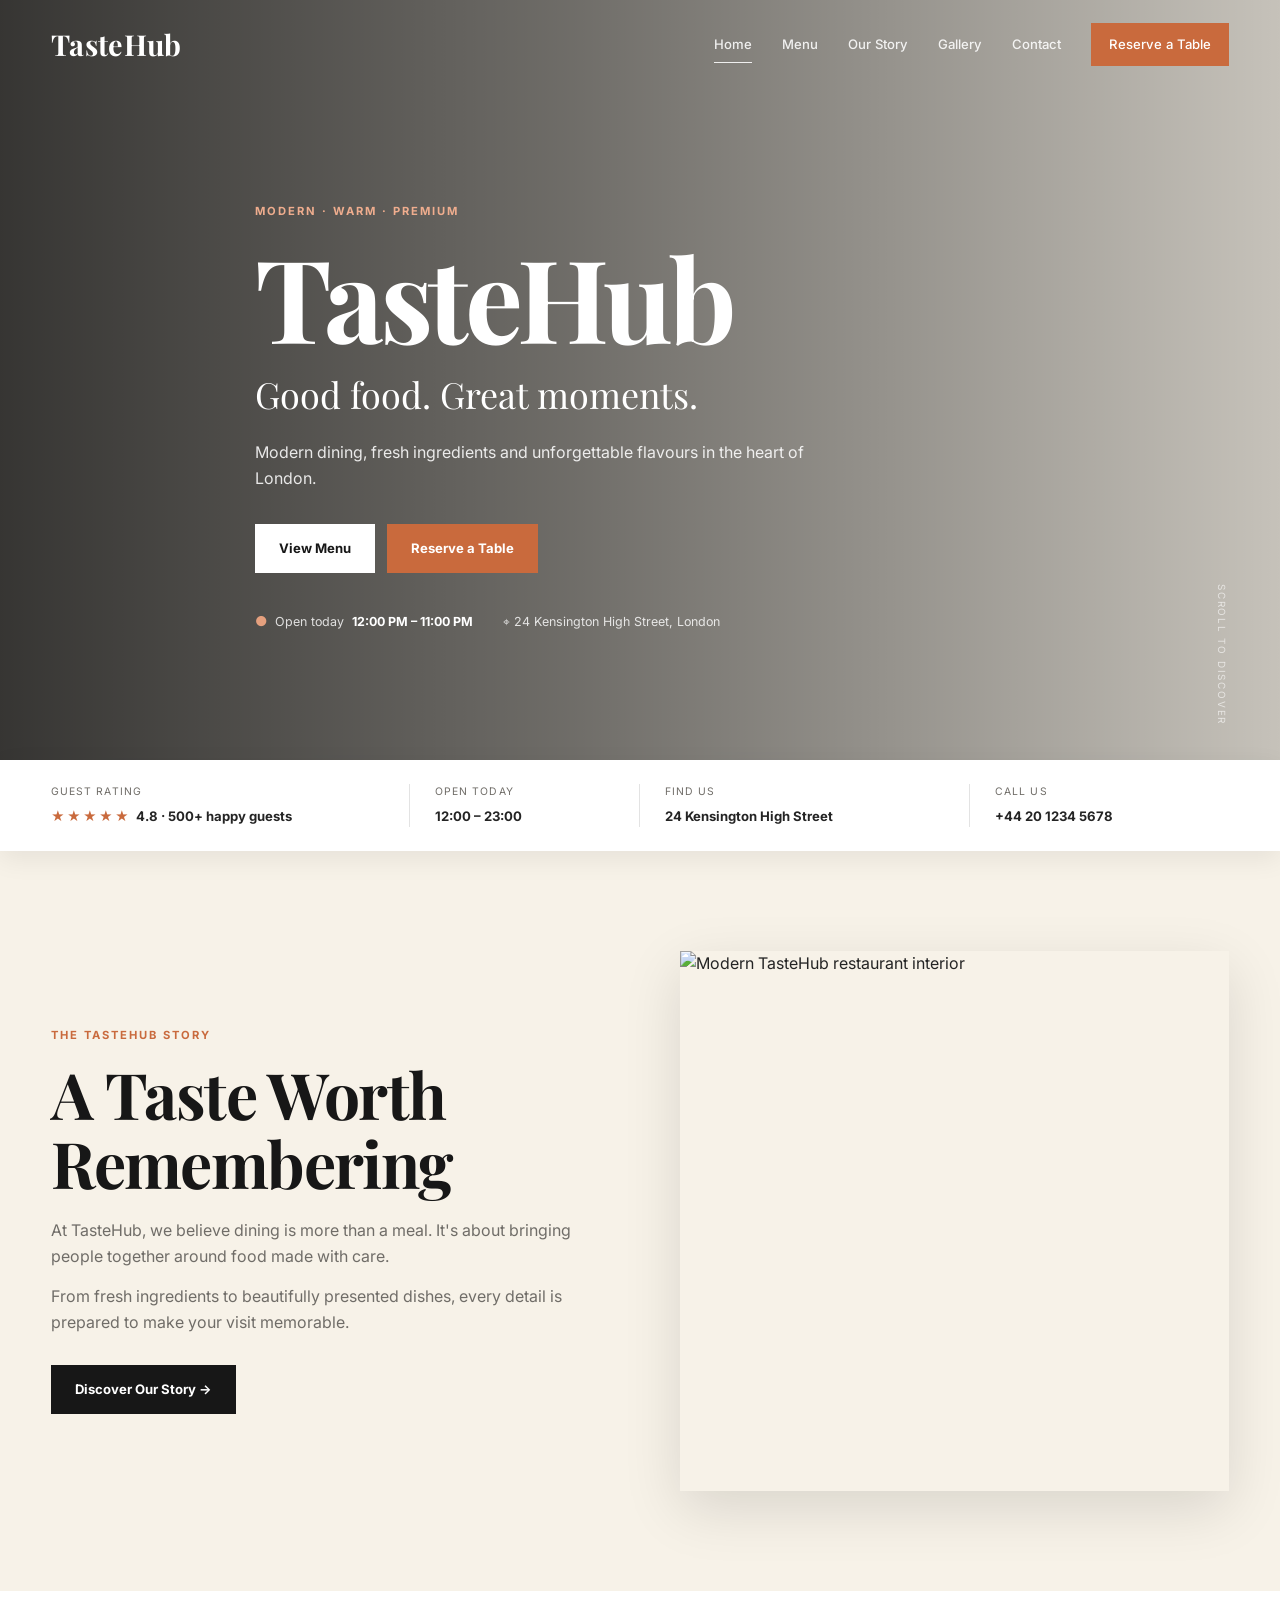
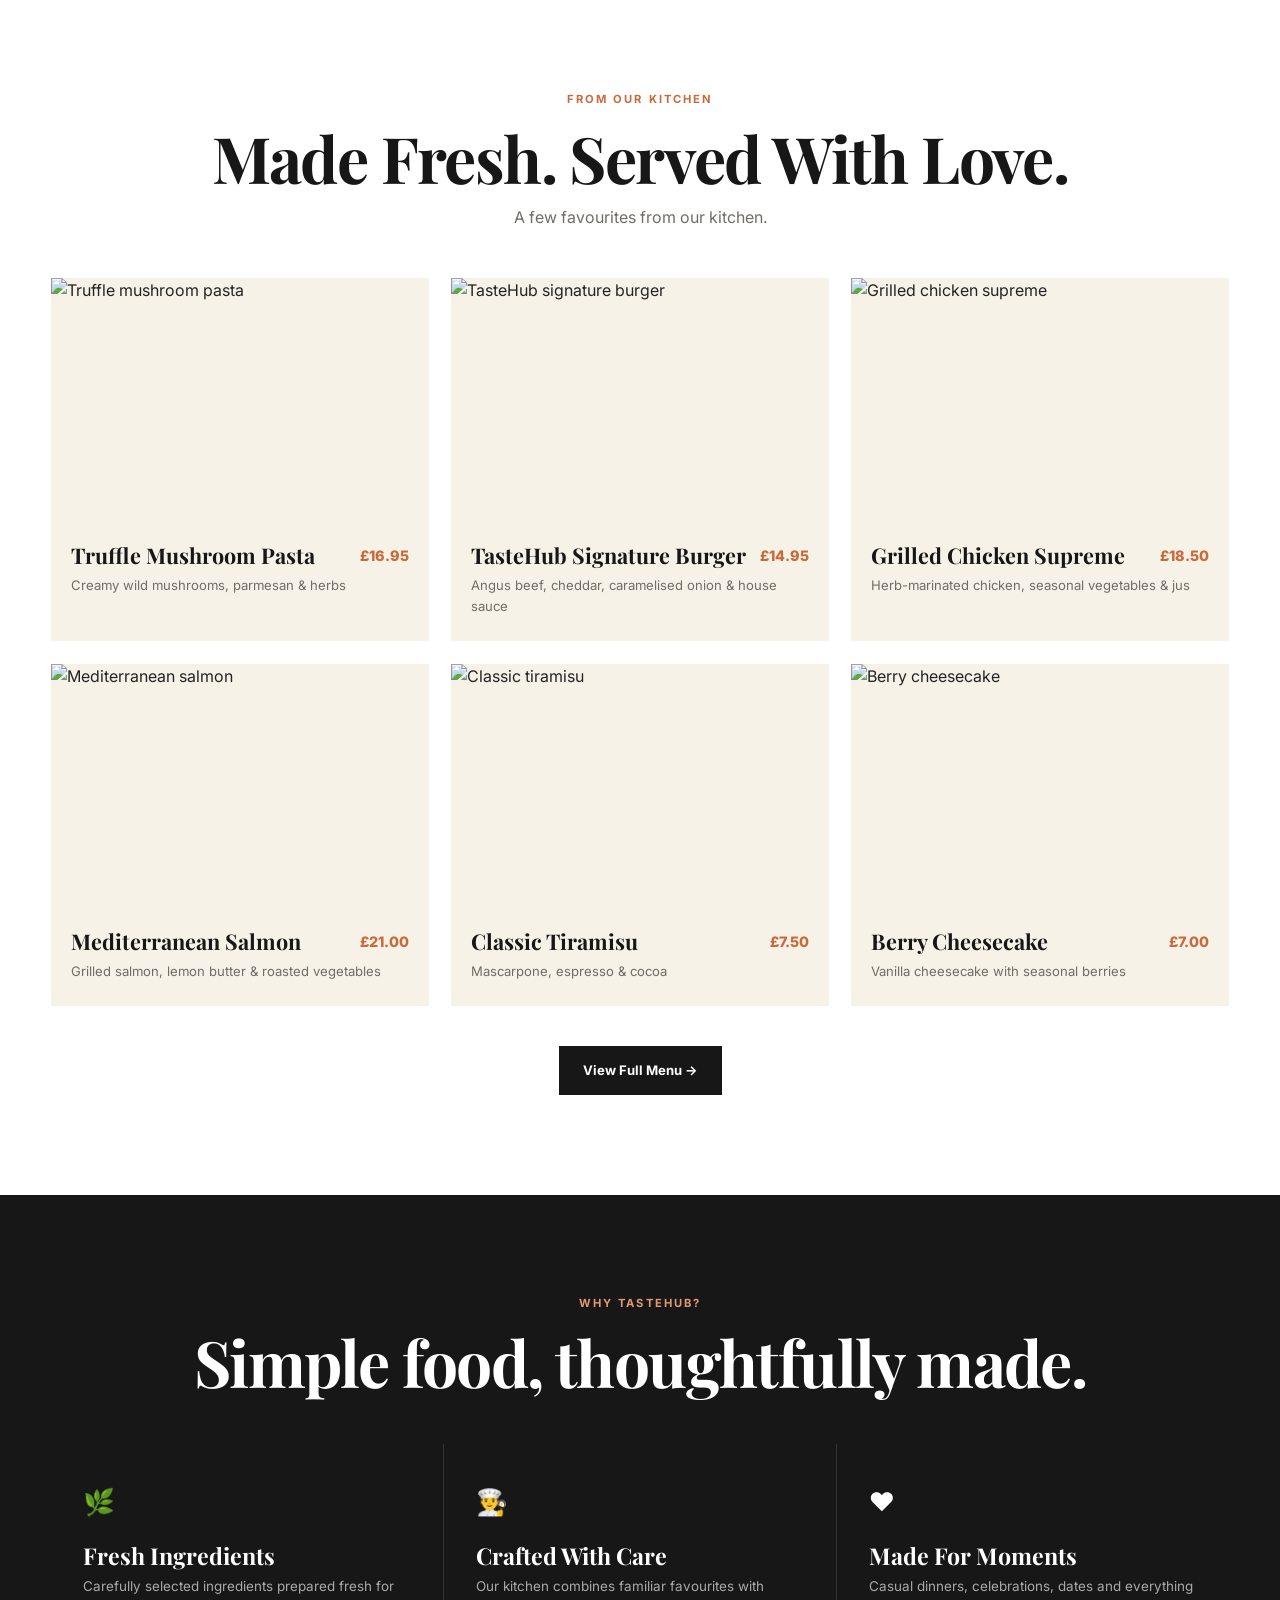
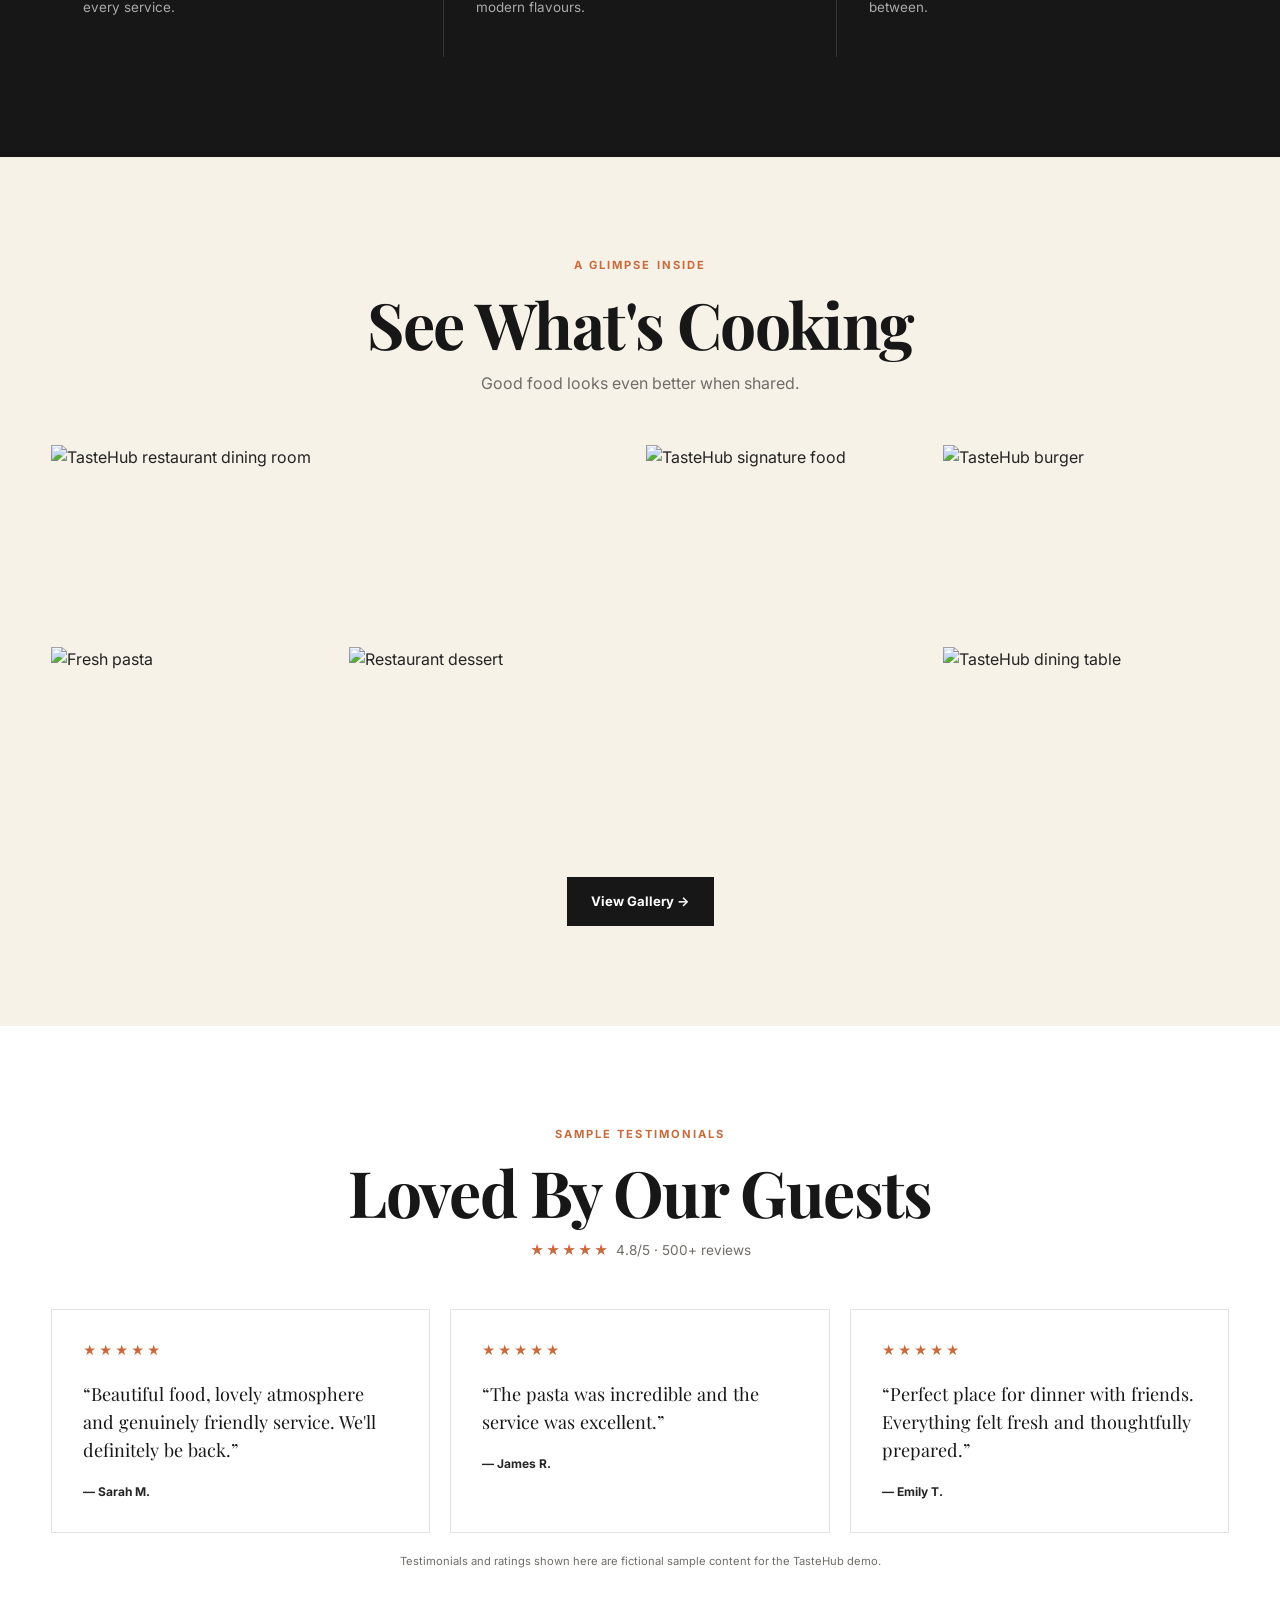
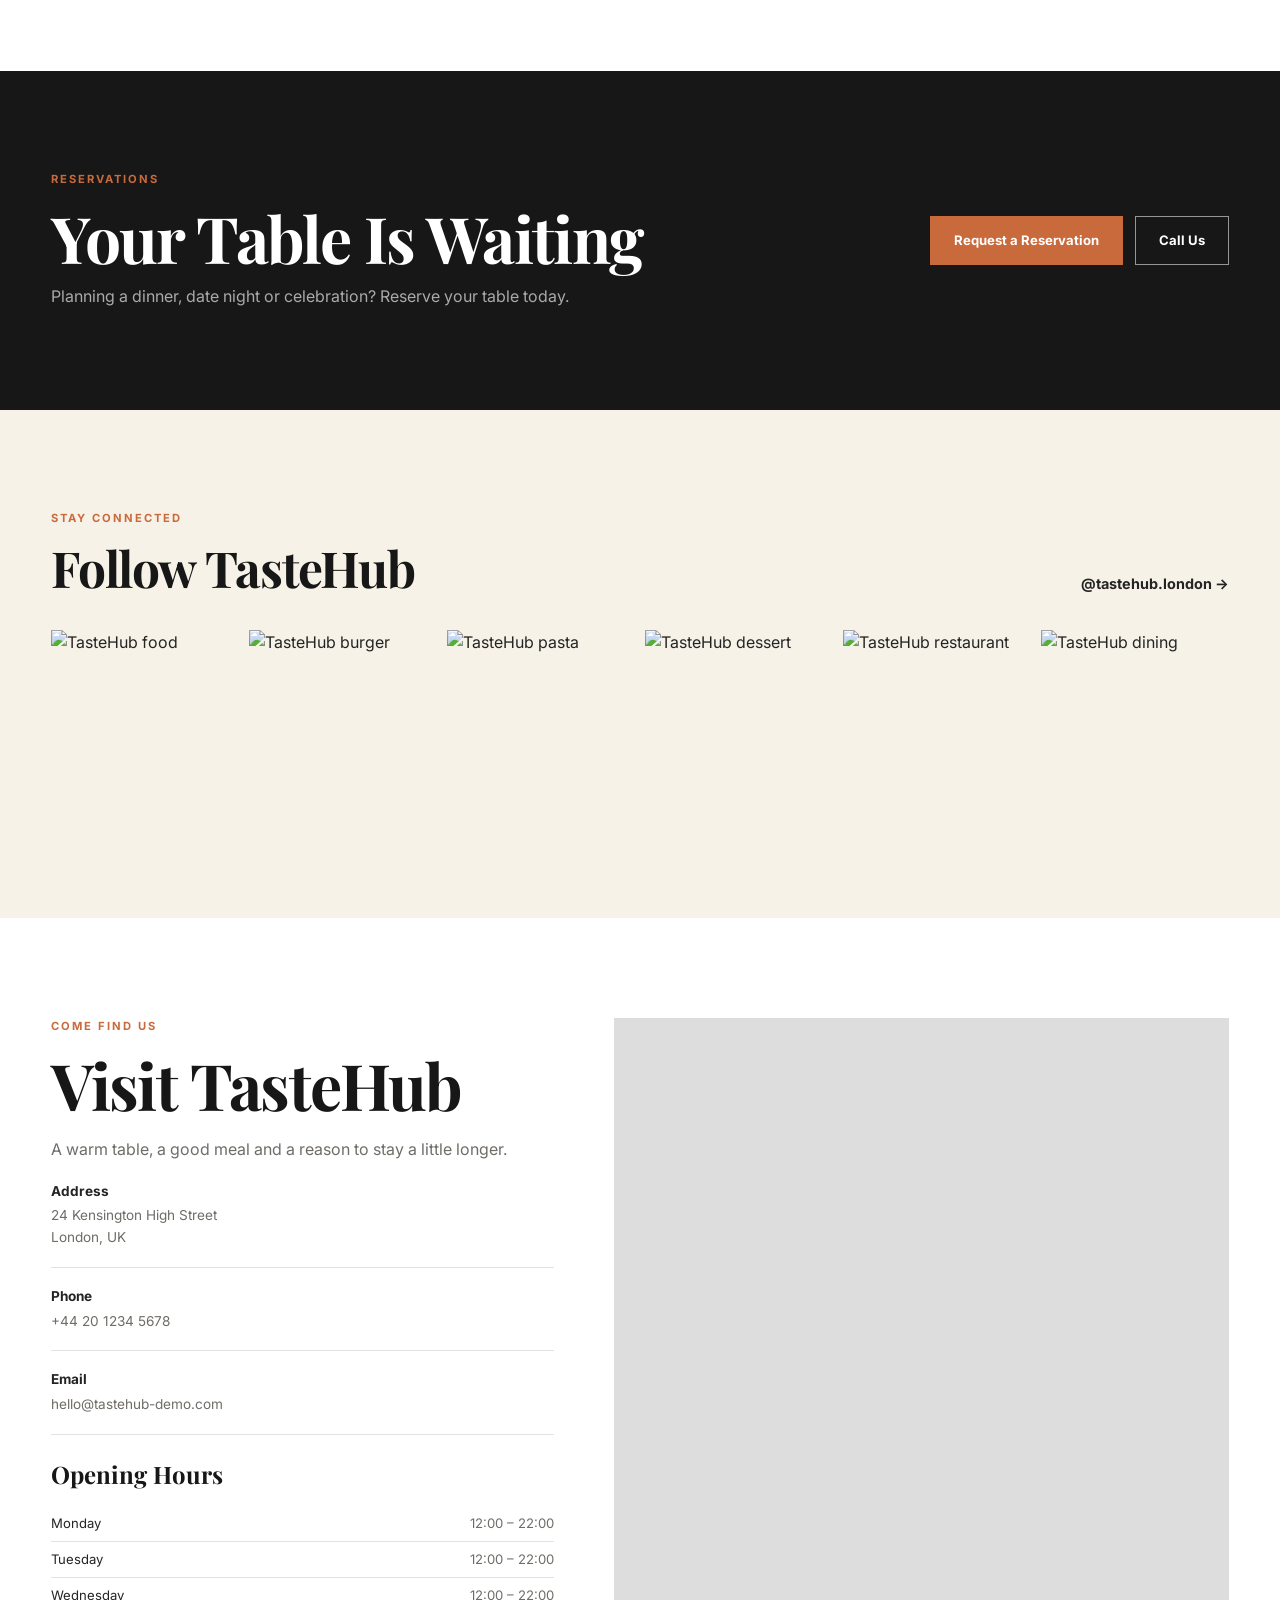
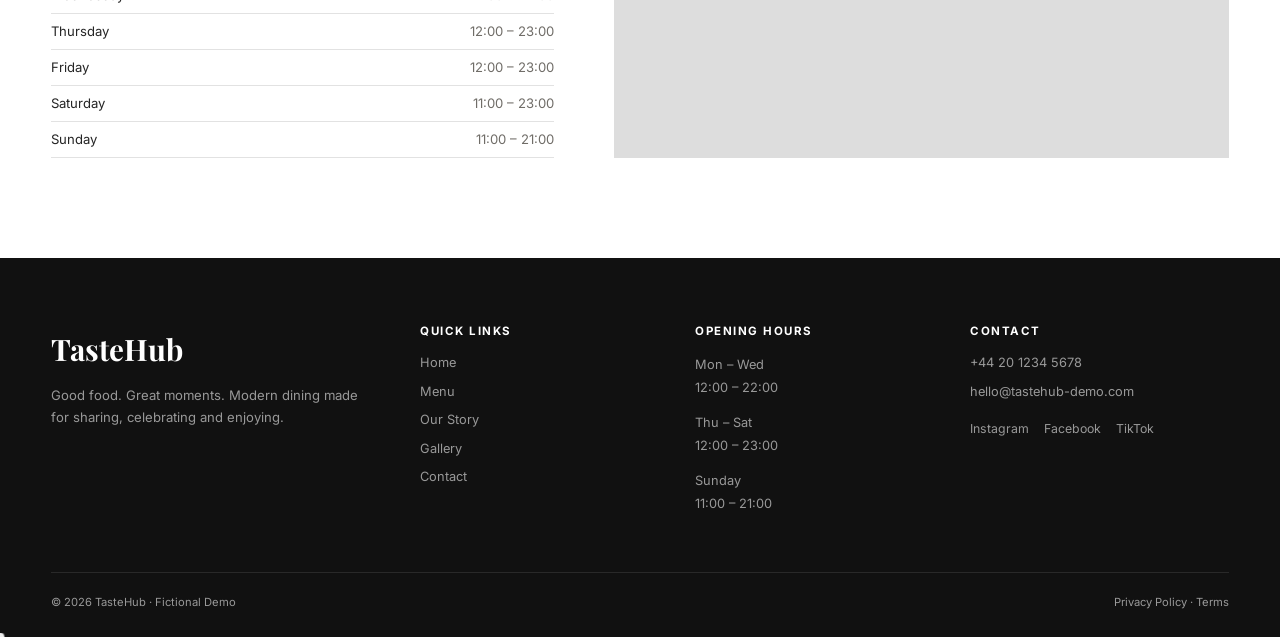
==== index.html @ d6dcc54b "restuarnt website" ====
<!DOCTYPE html>
<html lang="en">
<head>
    <meta charset="UTF-8">
    <meta name="viewport" content="width=device-width, initial-scale=1.0">

    <meta name="description"
          content="TasteHub - Modern dining, fresh ingredients and unforgettable flavours in the heart of London.">

    <title>TasteHub | Good Food. Great Moments.</title>

    <!-- Google Fonts -->
    <link rel="preconnect" href="https://fonts.googleapis.com">
    <link rel="preconnect" href="https://fonts.gstatic.com" crossorigin>

    <link href="https://fonts.googleapis.com/css2?family=Inter:wght@400;500;600;700&family=Playfair+Display:wght@500;600;700&display=swap"
          rel="stylesheet">

    <!-- CSS -->
    <link rel="stylesheet" href="css/style.css">
</head>

<body>

<!-- =====================================================
     NAVBAR
===================================================== -->

<header class="site-header">

    <div class="container navbar">

        <!-- Logo -->
        <a href="index.html" class="logo">
            TasteHub
        </a>

        <!-- Navigation -->
        <nav class="nav-menu">

            <a href="index.html" class="active">
                Home
            </a>

            <a href="menu.html">
                Menu
            </a>

            <a href="our-story.html">
                Our Story
            </a>

            <a href="gallery.html">
                Gallery
            </a>

            <a href="contact.html">
                Contact
            </a>

            <a href="contact.html#reserve" class="nav-reserve">
                Reserve a Table
            </a>

        </nav>

        <!-- Mobile Menu Button -->
        <button class="menu-toggle"
                aria-label="Open navigation menu"
                aria-expanded="false">

            ☰

        </button>

    </div>

</header>


<!-- =====================================================
     MAIN CONTENT
===================================================== -->

<main>


<!-- =====================================================
     HERO SECTION
===================================================== -->

<section class="hero" id="home">

    <div class="hero-overlay"></div>

    <div class="container hero-content">

        <p class="eyebrow">
            Modern · Warm · Premium
        </p>

        <h1>
            TasteHub
        </h1>

        <p class="hero-tagline">
            Good food. Great moments.
        </p>

        <p class="hero-description">
            Modern dining, fresh ingredients and unforgettable
            flavours in the heart of London.
        </p>


        <!-- Hero Buttons -->

        <div class="hero-buttons">

            <a href="menu.html" class="btn btn-light">
                View Menu
            </a>

            <a href="contact.html#reserve" class="btn btn-primary">
                Reserve a Table
            </a>

        </div>


        <!-- Restaurant Meta -->

        <div class="hero-meta">

            <span>
                <strong>●</strong>
                Open today
                <b>12:00 PM – 11:00 PM</b>
            </span>

            <span>
                ⌖ 24 Kensington High Street, London
            </span>

        </div>

    </div>


    <!-- Scroll Indicator -->

    <div class="scroll-indicator">
        Scroll to discover
    </div>

</section>



<!-- =====================================================
     QUICK INFORMATION BAR
===================================================== -->

<section class="restaurant-info">

    <div class="container info-grid">


        <!-- Rating -->

        <div class="info-item">

            <p class="info-label">
                Guest Rating
            </p>

            <p class="info-value">

                <span class="rating">
                    ★★★★★
                </span>

                4.8 · 500+ happy guests

            </p>

        </div>


        <!-- Opening -->

        <div class="info-item">

            <p class="info-label">
                Open Today
            </p>

            <p class="info-value">
                12:00 – 23:00
            </p>

        </div>


        <!-- Location -->

        <div class="info-item">

            <p class="info-label">
                Find Us
            </p>

            <p class="info-value">
                24 Kensington High Street
            </p>

        </div>


        <!-- Phone -->

        <div class="info-item">

            <p class="info-label">
                Call Us
            </p>

            <p class="info-value">

                <a href="tel:+442012345678">
                    +44 20 1234 5678
                </a>

            </p>

        </div>

    </div>

</section>



<!-- =====================================================
     OUR STORY INTRO
===================================================== -->

<section class="section story-section">

    <div class="container story-grid">


        <!-- Text -->

        <div class="story-content">

            <p class="eyebrow">
                The TasteHub Story
            </p>

            <h2>
                A Taste Worth Remembering
            </h2>

            <p class="section-text">

                At TasteHub, we believe dining is more than
                a meal. It's about bringing people together
                around food made with care.

            </p>

            <p class="section-text">

                From fresh ingredients to beautifully presented
                dishes, every detail is prepared to make your
                visit memorable.

            </p>


            <a href="our-story.html" class="btn btn-dark">
                Discover Our Story →
            </a>

        </div>


        <!-- Image -->

        <div class="story-image">

            <img
                src="https://images.unsplash.com/photo-1552566626-52f8b828add9?auto=format&fit=crop&w=1200&q=85"
                alt="Modern TasteHub restaurant interior"
                loading="lazy">

        </div>

    </div>

</section>



<!-- =====================================================
     FEATURED MENU
===================================================== -->

<section class="section featured-menu">

    <div class="container">


        <!-- Section Heading -->

        <div class="section-heading">

            <p class="eyebrow">
                From Our Kitchen
            </p>

            <h2>
                Made Fresh. Served With Love.
            </h2>

            <p class="section-text">
                A few favourites from our kitchen.
            </p>

        </div>


        <!-- Menu Cards -->

        <div class="menu-grid">


            <!-- Dish 1 -->

            <article class="dish-card">

                <div class="dish-image">

                    <img
                        src="https://images.unsplash.com/photo-1473093295043-cdd812d0e601?auto=format&fit=crop&w=900&q=85"
                        alt="Truffle mushroom pasta"
                        loading="lazy">

                </div>

                <div class="dish-content">

                    <div class="dish-heading">

                        <h3>
                            Truffle Mushroom Pasta
                        </h3>

                        <span class="price">
                            £16.95
                        </span>

                    </div>

                    <p>
                        Creamy wild mushrooms, parmesan
                        &amp; herbs
                    </p>

                </div>

            </article>



            <!-- Dish 2 -->

            <article class="dish-card">

                <div class="dish-image">

                    <img
                        src="https://images.unsplash.com/photo-1568901346375-23c9450c58cd?auto=format&fit=crop&w=900&q=85"
                        alt="TasteHub signature burger"
                        loading="lazy">

                </div>

                <div class="dish-content">

                    <div class="dish-heading">

                        <h3>
                            TasteHub Signature Burger
                        </h3>

                        <span class="price">
                            £14.95
                        </span>

                    </div>

                    <p>
                        Angus beef, cheddar, caramelised
                        onion &amp; house sauce
                    </p>

                </div>

            </article>



            <!-- Dish 3 -->

            <article class="dish-card">

                <div class="dish-image">

                    <img
                        src="https://images.unsplash.com/photo-1532550907401-a500c9a57435?auto=format&fit=crop&w=900&q=85"
                        alt="Grilled chicken supreme"
                        loading="lazy">

                </div>

                <div class="dish-content">

                    <div class="dish-heading">

                        <h3>
                            Grilled Chicken Supreme
                        </h3>

                        <span class="price">
                            £18.50
                        </span>

                    </div>

                    <p>
                        Herb-marinated chicken, seasonal
                        vegetables &amp; jus
                    </p>

                </div>

            </article>



            <!-- Dish 4 -->

            <article class="dish-card">

                <div class="dish-image">

                    <img
                        src="https://images.unsplash.com/photo-1467003909585-2f8a72700288?auto=format&fit=crop&w=900&q=85"
                        alt="Mediterranean salmon"
                        loading="lazy">

                </div>

                <div class="dish-content">

                    <div class="dish-heading">

                        <h3>
                            Mediterranean Salmon
                        </h3>

                        <span class="price">
                            £21.00
                        </span>

                    </div>

                    <p>
                        Grilled salmon, lemon butter
                        &amp; roasted vegetables
                    </p>

                </div>

            </article>



            <!-- Dish 5 -->

            <article class="dish-card">

                <div class="dish-image">

                    <img
                        src="https://images.unsplash.com/photo-1571877227200-a0d98ea607e9?auto=format&fit=crop&w=900&q=85"
                        alt="Classic tiramisu"
                        loading="lazy">

                </div>

                <div class="dish-content">

                    <div class="dish-heading">

                        <h3>
                            Classic Tiramisu
                        </h3>

                        <span class="price">
                            £7.50
                        </span>

                    </div>

                    <p>
                        Mascarpone, espresso &amp; cocoa
                    </p>

                </div>

            </article>



            <!-- Dish 6 -->

            <article class="dish-card">

                <div class="dish-image">

                    <img
                        src="https://images.unsplash.com/photo-1565958011703-44f9829ba187?auto=format&fit=crop&w=900&q=85"
                        alt="Berry cheesecake"
                        loading="lazy">

                </div>

                <div class="dish-content">

                    <div class="dish-heading">

                        <h3>
                            Berry Cheesecake
                        </h3>

                        <span class="price">
                            £7.00
                        </span>

                    </div>

                    <p>
                        Vanilla cheesecake with seasonal
                        berries
                    </p>

                </div>

            </article>

        </div>


        <!-- Full Menu Button -->

        <div class="center-button">

            <a href="menu.html" class="btn btn-dark">
                View Full Menu →
            </a>

        </div>

    </div>

</section>



<!-- =====================================================
     WHY TASTEHUB
===================================================== -->

<section class="section why-tastehub">

    <div class="container">


        <div class="section-heading">

            <p class="eyebrow">
                Why TasteHub?
            </p>

            <h2>
                Simple food, thoughtfully made.
            </h2>

        </div>


        <div class="features-grid">


            <!-- Feature 1 -->

            <article class="feature-card">

                <div class="feature-icon">
                    🌿
                </div>

                <h3>
                    Fresh Ingredients
                </h3>

                <p>
                    Carefully selected ingredients prepared
                    fresh for every service.
                </p>

            </article>


            <!-- Feature 2 -->

            <article class="feature-card">

                <div class="feature-icon">
                    👨‍🍳
                </div>

                <h3>
                    Crafted With Care
                </h3>

                <p>
                    Our kitchen combines familiar favourites
                    with modern flavours.
                </p>

            </article>


            <!-- Feature 3 -->

            <article class="feature-card">

                <div class="feature-icon">
                    ♥
                </div>

                <h3>
                    Made For Moments
                </h3>

                <p>
                    Casual dinners, celebrations, dates
                    and everything between.
                </p>

            </article>

        </div>

    </div>

</section>



<!-- =====================================================
     GALLERY
===================================================== -->

<section class="section gallery-section">

    <div class="container">


        <div class="section-heading">

            <p class="eyebrow">
                A Glimpse Inside
            </p>

            <h2>
                See What's Cooking
            </h2>

            <p class="section-text">
                Good food looks even better when shared.
            </p>

        </div>


        <div class="gallery-grid">


            <div class="gallery-item gallery-wide">

                <img
                    src="https://images.unsplash.com/photo-1517248135467-4c7edcad34c4?auto=format&fit=crop&w=1400&q=85"
                    alt="TasteHub restaurant dining room"
                    loading="lazy">

            </div>


            <div class="gallery-item gallery-tall">

                <img
                    src="https://images.unsplash.com/photo-1547592180-85f173990554?auto=format&fit=crop&w=900&q=85"
                    alt="TasteHub signature food"
                    loading="lazy">

            </div>


            <div class="gallery-item">

                <img
                    src="https://images.unsplash.com/photo-1550547660-d9450f859349?auto=format&fit=crop&w=900&q=85"
                    alt="TasteHub burger"
                    loading="lazy">

            </div>


            <div class="gallery-item">

                <img
                    src="https://images.unsplash.com/photo-1551183053-bf91a1d81141?auto=format&fit=crop&w=900&q=85"
                    alt="Fresh pasta"
                    loading="lazy">

            </div>


            <div class="gallery-item">

                <img
                    src="https://images.unsplash.com/photo-1578985545062-69928b1d9587?auto=format&fit=crop&w=900&q=85"
                    alt="Restaurant dessert"
                    loading="lazy">

            </div>


            <div class="gallery-item">

                <img
                    src="https://images.unsplash.com/photo-1559339352-11d035aa65de?auto=format&fit=crop&w=900&q=85"
                    alt="TasteHub dining table"
                    loading="lazy">

            </div>

        </div>


        <div class="center-button">

            <a href="gallery.html" class="btn btn-dark">
                View Gallery →
            </a>

        </div>

    </div>

</section>



<!-- =====================================================
     CUSTOMER REVIEWS
===================================================== -->

<section class="section reviews-section">

    <div class="container">


        <div class="section-heading">

            <p class="eyebrow">
                Sample Testimonials
            </p>

            <h2>
                Loved By Our Guests
            </h2>

            <p class="rating-summary">

                <span class="rating">
                    ★★★★★
                </span>

                4.8/5 · 500+ reviews

            </p>

        </div>


        <div class="reviews-grid">


            <!-- Review 1 -->

            <article class="review-card">

                <div class="stars">
                    ★★★★★
                </div>

                <p class="review-text">

                    “Beautiful food, lovely atmosphere and
                    genuinely friendly service. We'll definitely
                    be back.”

                </p>

                <p class="review-author">
                    — Sarah M.
                </p>

            </article>


            <!-- Review 2 -->

            <article class="review-card">

                <div class="stars">
                    ★★★★★
                </div>

                <p class="review-text">

                    “The pasta was incredible and the service
                    was excellent.”

                </p>

                <p class="review-author">
                    — James R.
                </p>

            </article>


            <!-- Review 3 -->

            <article class="review-card">

                <div class="stars">
                    ★★★★★
                </div>

                <p class="review-text">

                    “Perfect place for dinner with friends.
                    Everything felt fresh and thoughtfully
                    prepared.”

                </p>

                <p class="review-author">
                    — Emily T.
                </p>

            </article>

        </div>


        <p class="demo-note">
            Testimonials and ratings shown here are fictional
            sample content for the TasteHub demo.
        </p>

    </div>

</section>



<!-- =====================================================
     RESERVATION CTA
===================================================== -->

<section class="section reservation-cta">

    <div class="container reservation-wrapper">


        <div class="reservation-content">

            <p class="eyebrow">
                Reservations
            </p>

            <h2>
                Your Table Is Waiting
            </h2>

            <p>
                Planning a dinner, date night or celebration?
                Reserve your table today.
            </p>

        </div>


        <div class="reservation-buttons">

            <a href="contact.html#reserve"
               class="btn btn-primary">

                Request a Reservation

            </a>

            <a href="tel:+442012345678"
               class="btn btn-outline">

                Call Us

            </a>

        </div>

    </div>

</section>



<!-- =====================================================
     SOCIAL / INSTAGRAM SECTION
===================================================== -->

<section class="section social-section">

    <div class="container">


        <div class="social-heading">

            <div>

                <p class="eyebrow">
                    Stay Connected
                </p>

                <h2>
                    Follow TasteHub
                </h2>

            </div>

            <a href="#" class="social-handle">
                @tastehub.london →
            </a>

        </div>


        <div class="social-grid">


            <a href="#" class="social-image">

                <img
                    src="https://images.unsplash.com/photo-1547592180-85f173990554?auto=format&fit=crop&w=700&q=85"
                    alt="TasteHub food"
                    loading="lazy">

            </a>


            <a href="#" class="social-image">

                <img
                    src="https://images.unsplash.com/photo-1550547660-d9450f859349?auto=format&fit=crop&w=700&q=85"
                    alt="TasteHub burger"
                    loading="lazy">

            </a>


            <a href="#" class="social-image">

                <img
                    src="https://images.unsplash.com/photo-1551183053-bf91a1d81141?auto=format&fit=crop&w=700&q=85"
                    alt="TasteHub pasta"
                    loading="lazy">

            </a>


            <a href="#" class="social-image">

                <img
                    src="https://images.unsplash.com/photo-1578985545062-69928b1d9587?auto=format&fit=crop&w=700&q=85"
                    alt="TasteHub dessert"
                    loading="lazy">

            </a>


            <a href="#" class="social-image">

                <img
                    src="https://images.unsplash.com/photo-1517248135467-4c7edcad34c4?auto=format&fit=crop&w=700&q=85"
                    alt="TasteHub restaurant"
                    loading="lazy">

            </a>


            <a href="#" class="social-image">

                <img
                    src="https://images.unsplash.com/photo-1559339352-11d035aa65de?auto=format&fit=crop&w=700&q=85"
                    alt="TasteHub dining"
                    loading="lazy">

            </a>

        </div>

    </div>

</section>



<!-- =====================================================
     LOCATION & CONTACT
===================================================== -->

<section class="section location-section" id="location">

    <div class="container location-grid">


        <!-- Contact Information -->

        <div class="location-content">

            <p class="eyebrow">
                Come Find Us
            </p>

            <h2>
                Visit TasteHub
            </h2>

            <p class="section-text">

                A warm table, a good meal and a reason
                to stay a little longer.

            </p>


            <!-- Address -->

            <div class="contact-detail">

                <strong>
                    Address
                </strong>

                <p>
                    24 Kensington High Street<br>
                    London, UK
                </p>

            </div>


            <!-- Phone -->

            <div class="contact-detail">

                <strong>
                    Phone
                </strong>

                <p>

                    <a href="tel:+442012345678">
                        +44 20 1234 5678
                    </a>

                </p>

            </div>


            <!-- Email -->

            <div class="contact-detail">

                <strong>
                    Email
                </strong>

                <p>

                    <a href="mailto:hello@tastehub-demo.com">
                        hello@tastehub-demo.com
                    </a>

                </p>

            </div>


            <!-- Opening Hours -->

            <h3 class="opening-title">
                Opening Hours
            </h3>

            <table class="opening-hours">

                <tr>
                    <td>Monday</td>
                    <td>12:00 – 22:00</td>
                </tr>

                <tr>
                    <td>Tuesday</td>
                    <td>12:00 – 22:00</td>
                </tr>

                <tr>
                    <td>Wednesday</td>
                    <td>12:00 – 22:00</td>
                </tr>

                <tr>
                    <td>Thursday</td>
                    <td>12:00 – 23:00</td>
                </tr>

                <tr>
                    <td>Friday</td>
                    <td>12:00 – 23:00</td>
                </tr>

                <tr>
                    <td>Saturday</td>
                    <td>11:00 – 23:00</td>
                </tr>

                <tr>
                    <td>Sunday</td>
                    <td>11:00 – 21:00</td>
                </tr>

            </table>

        </div>


        <!-- Google Map -->

        <div class="map-container">

            <iframe
                src="https://www.google.com/maps?q=24%20Kensington%20High%20Street%2C%20London&output=embed"
                loading="lazy"
                title="TasteHub restaurant location">
            </iframe>

        </div>

    </div>

</section>

</main>



<!-- =====================================================
     FOOTER
===================================================== -->

<footer class="site-footer">

    <div class="container footer-grid">


        <!-- Brand -->

        <div class="footer-brand">

            <a href="index.html" class="footer-logo">
                TasteHub
            </a>

            <p>
                Good food. Great moments.
                Modern dining made for sharing,
                celebrating and enjoying.
            </p>

        </div>


        <!-- Quick Links -->

        <div class="footer-column">

            <h4>
                Quick Links
            </h4>

            <a href="index.html">
                Home
            </a>

            <a href="menu.html">
                Menu
            </a>

            <a href="our-story.html">
                Our Story
            </a>

            <a href="gallery.html">
                Gallery
            </a>

            <a href="contact.html">
                Contact
            </a>

        </div>


        <!-- Opening Hours -->

        <div class="footer-column">

            <h4>
                Opening Hours
            </h4>

            <p>
                Mon – Wed<br>
                12:00 – 22:00
            </p>

            <p>
                Thu – Sat<br>
                12:00 – 23:00
            </p>

            <p>
                Sunday<br>
                11:00 – 21:00
            </p>

        </div>


        <!-- Contact -->

        <div class="footer-column">

            <h4>
                Contact
            </h4>

            <a href="tel:+442012345678">
                +44 20 1234 5678
            </a>

            <a href="mailto:hello@tastehub-demo.com">
                hello@tastehub-demo.com
            </a>

            <div class="footer-social">

                <a href="#">
                    Instagram
                </a>

                <a href="#">
                    Facebook
                </a>

                <a href="#">
                    TikTok
                </a>

            </div>

        </div>

    </div>


    <!-- Footer Bottom -->

    <div class="container footer-bottom">

        <p>
            © 2026 TasteHub · Fictional Demo
        </p>

        <div>

            <a href="#">
                Privacy Policy
            </a>

            <span> · </span>

            <a href="#">
                Terms
            </a>

        </div>

    </div>

</footer>



<!-- =====================================================
     MOBILE STICKY BAR
===================================================== -->

<div class="mobile-action-bar">


    <a href="tel:+442012345678">

        <span>☎</span>
        <small>Call</small>

    </a>


    <a href="menu.html">

        <span>🍽</span>
        <small>Menu</small>

    </a>


    <a
        href="https://www.google.com/maps/search/?api=1&query=24+Kensington+High+Street+London"
        target="_blank"
        rel="noopener">

        <span>⌖</span>
        <small>Directions</small>

    </a>


    <a href="contact.html#reserve">

        <span>●</span>
        <small>Reserve</small>

    </a>

</div>

<script src="js/main.js"></script>

</body>
</html>
---- css/style.css ----
:root {
    --charcoal: #171717;
    --charcoal-light: #222222;

    --cream: #f7f2e8;
    --cream-dark: #eee7d9;

    --orange: #c96a3d;
    --orange-light: #e29a73;

    --white: #ffffff;
    --black: #000000;

    --text: #242424;
    --muted: #706d68;

    --border: rgba(23, 23, 23, 0.12);

    --shadow-small:
        0 8px 25px rgba(0, 0, 0, 0.07);

    --shadow:
        0 18px 55px rgba(0, 0, 0, 0.12);

    --transition:
        all 0.3s ease;
}


/* =========================================================
   2. RESET
========================================================= */

* {
    margin: 0;
    padding: 0;
    box-sizing: border-box;
}


html {
    scroll-behavior: smooth;
}


body {
    font-family: "Inter", Arial, sans-serif;
    color: var(--text);
    background: var(--cream);
    line-height: 1.6;
    overflow-x: hidden;
}


body.no-scroll {
    overflow: hidden;
}


img {
    display: block;
    width: 100%;
}


a {
    color: inherit;
    text-decoration: none;
}


button,
input,
textarea,
select {
    font: inherit;
}


button {
    cursor: pointer;
}


/* =========================================================
   3. GLOBAL CONTAINER
========================================================= */

.container {
    width: min(1180px, 92%);
    margin: 0 auto;
}


/* =========================================================
   4. TYPOGRAPHY
========================================================= */

h1,
h2,
h3,
h4,
h5,
h6 {
    font-family: "Playfair Display", Georgia, serif;
    color: var(--charcoal);
    line-height: 1.08;
}


h2 {
    font-size: clamp(2.5rem, 5vw, 4.4rem);
    letter-spacing: -0.025em;
}


h3 {
    font-size: 1.45rem;
}


.eyebrow {
    color: var(--orange);
    font-size: 0.7rem;
    font-weight: 700;
    letter-spacing: 0.18em;
    text-transform: uppercase;
    margin-bottom: 14px;
}


.section-text {
    color: var(--muted);
    font-size: 1rem;
    max-width: 650px;
}


/* =========================================================
   5. BUTTONS
========================================================= */

.btn {
    display: inline-flex;
    align-items: center;
    justify-content: center;

    min-height: 49px;

    padding: 0 23px;

    border: 1px solid transparent;

    font-size: 0.82rem;
    font-weight: 700;

    transition:
        transform 0.25s ease,
        background 0.25s ease,
        color 0.25s ease,
        border-color 0.25s ease,
        filter 0.25s ease;
}


.btn:hover {
    transform: translateY(-3px);
}


/* Light button */

.btn-light {
    background: var(--white);
    color: var(--charcoal);
}


.btn-light:hover {
    background: var(--cream);
}


/* Orange button */

.btn-primary {
    background: var(--orange);
    color: var(--white);
}


.btn-primary:hover {
    background: #b75b32;
}


/* Dark button */

.btn-dark {
    background: var(--charcoal);
    color: var(--white);
}


.btn-dark:hover {
    background: #292929;
}


/* Outline button */

.btn-outline {
    border-color: rgba(255, 255, 255, 0.55);
    color: var(--white);
}


.btn-outline:hover {
    background: var(--white);
    color: var(--charcoal);
}


/* Center buttons */

.center-button {
    text-align: center;
    margin-top: 40px;
}


/* =========================================================
   6. NAVBAR
========================================================= */

.site-header {
    position: absolute;

    top: 0;
    left: 0;
    right: 0;

    z-index: 100;

    color: var(--white);
}


.navbar {
    height: 88px;

    display: flex;
    align-items: center;
    justify-content: space-between;
}


/* Logo */

.logo {
    font-family: "Playfair Display", Georgia, serif;

    font-size: 1.8rem;
    font-weight: 700;

    color: var(--white);

    letter-spacing: 0.01em;
}


/* Desktop navigation */

.nav-menu {
    display: flex;
    align-items: center;

    gap: 30px;

    font-size: 0.82rem;
    font-weight: 500;
}


.nav-menu > a {
    position: relative;

    opacity: 0.88;

    transition: opacity 0.25s ease;
}


.nav-menu > a:hover {
    opacity: 1;
}


/* Navigation underline */

.nav-menu > a:not(.nav-reserve)::after {
    content: "";

    position: absolute;

    left: 0;
    right: 100%;

    bottom: -8px;

    height: 1px;

    background: var(--white);

    transition: right 0.25s ease;
}


.nav-menu > a:not(.nav-reserve):hover::after,
.nav-menu > a.active::after {
    right: 0;
}


/* Reserve button */

.nav-reserve {
    background: var(--orange);

    padding: 11px 18px;

    color: var(--white);

    opacity: 1 !important;
}


.nav-reserve:hover {
    background: #b75b32;
}


/* Mobile menu button */

.menu-toggle {
    display: none;

    background: transparent;

    border: 0;

    color: var(--white);

    font-size: 1.7rem;

    line-height: 1;
}


/* =========================================================
   7. HERO
========================================================= */

.hero {
    position: relative;

    min-height: 760px;

    display: flex;
    align-items: center;

    color: var(--white);

    background-image:
        url("https://images.unsplash.com/photo-1515003197210-e0cd71810b5f?auto=format&fit=crop&w=2200&q=90");

    background-position: center;
    background-size: cover;
    background-repeat: no-repeat;
}


/* Dark image overlay */

.hero-overlay {
    position: absolute;

    inset: 0;

    background:
        linear-gradient(
            90deg,
            rgba(0, 0, 0, 0.78) 0%,
            rgba(0, 0, 0, 0.55) 45%,
            rgba(0, 0, 0, 0.20) 100%
        );
}


/* Hero content */

.hero-content {
    position: relative;
    z-index: 2;

    padding-top: 75px;

    max-width: 770px;
}


.hero .eyebrow {
    color: #efad8e;
}


.hero h1 {
    color: var(--white);

    font-size: clamp(4rem, 9vw, 7.5rem);

    letter-spacing: -0.04em;

    margin-bottom: 7px;
}


.hero-tagline {
    font-family: "Playfair Display", Georgia, serif;

    font-size: clamp(1.65rem, 3vw, 2.25rem);

    margin-bottom: 17px;
}


.hero-description {
    max-width: 600px;

    color: rgba(255, 255, 255, 0.87);

    font-size: 1rem;
}


/* Hero buttons */

.hero-buttons {
    display: flex;

    gap: 12px;

    flex-wrap: wrap;

    margin: 32px 0 38px;
}


/* Hero meta */

.hero-meta {
    display: flex;

    gap: 30px;

    flex-wrap: wrap;

    color: rgba(255, 255, 255, 0.82);

    font-size: 0.78rem;
}


.hero-meta span {
    display: flex;

    align-items: center;

    gap: 8px;
}


.hero-meta strong {
    color: #e5a07e;

    font-size: 0.85rem;
}


.hero-meta b {
    color: var(--white);

    font-weight: 700;
}


/* Scroll indicator */

.scroll-indicator {
    position: absolute;

    right: 4%;
    bottom: 35px;

    writing-mode: vertical-rl;

    text-transform: uppercase;

    letter-spacing: 0.18em;

    font-size: 0.62rem;

    color: rgba(255, 255, 255, 0.62);
}


/* =========================================================
   8. RESTAURANT INFO BAR
========================================================= */

.restaurant-info {
    position: relative;

    z-index: 3;

    background: var(--white);

    box-shadow: var(--shadow-small);
}


.info-grid {
    display: grid;

    grid-template-columns:
        1.25fr
        0.8fr
        1.15fr
        0.9fr;

    padding: 24px 0;
}


.info-item {
    padding: 0 25px;

    border-right: 1px solid var(--border);
}


.info-item:first-child {
    padding-left: 0;
}


.info-item:last-child {
    border-right: 0;
}


.info-label {
    color: var(--muted);

    font-size: 0.65rem;

    text-transform: uppercase;

    letter-spacing: 0.1em;

    margin-bottom: 5px;
}


.info-value {
    font-size: 0.82rem;

    font-weight: 700;
}


.rating {
    color: var(--orange);

    letter-spacing: 2px;
}


/* =========================================================
   9. GENERAL SECTION
========================================================= */

.section {
    padding: 100px 0;
}


/* =========================================================
   10. STORY SECTION
========================================================= */

.story-section {
    background: var(--cream);
}


.story-grid {
    display: grid;

    grid-template-columns: 1fr 1fr;

    align-items: center;

    gap: 80px;
}


.story-content h2 {
    margin-bottom: 21px;
}


.story-content .section-text + .section-text {
    margin-top: 15px;
}


.story-content .btn {
    margin-top: 30px;
}


.story-image {
    height: 540px;

    overflow: hidden;

    box-shadow: var(--shadow);
}


.story-image img {
    height: 100%;

    object-fit: cover;

    transition: transform 0.7s ease;
}


.story-image:hover img {
    transform: scale(1.035);
}


/* =========================================================
   11. FEATURED MENU
========================================================= */

.featured-menu {
    background: var(--white);
}


.section-heading {
    text-align: center;

    margin-bottom: 48px;
}


.section-heading .section-text {
    margin: 13px auto 0;
}


/* Menu grid */

.menu-grid {
    display: grid;

    grid-template-columns:
        repeat(3, 1fr);

    gap: 22px;
}


/* Dish card */

.dish-card {
    background: var(--cream);

    overflow: hidden;

    transition:
        transform 0.3s ease,
        box-shadow 0.3s ease;
}


.dish-card:hover {
    transform: translateY(-7px);

    box-shadow: var(--shadow);
}


/* Dish image */

.dish-image {
    height: 245px;

    overflow: hidden;
}


.dish-image img {
    height: 100%;

    object-fit: cover;

    transition: transform 0.5s ease;
}


.dish-card:hover .dish-image img {
    transform: scale(1.045);
}


/* Dish content */

.dish-content {
    padding: 21px 20px 24px;
}


.dish-heading {
    display: flex;

    align-items: flex-start;

    justify-content: space-between;

    gap: 12px;
}


.dish-heading h3 {
    font-size: 1.35rem;
}


.price {
    color: var(--orange);

    font-size: 0.9rem;

    font-weight: 800;

    white-space: nowrap;
}


.dish-content > p {
    color: var(--muted);

    font-size: 0.82rem;

    margin-top: 8px;
}


/* =========================================================
   12. WHY TASTEHUB
========================================================= */

.why-tastehub {
    background: var(--charcoal);

    color: var(--white);
}


.why-tastehub h2,
.why-tastehub h3 {
    color: var(--white);
}


.why-tastehub .eyebrow {
    color: var(--orange-light);
}


/* Features */

.features-grid {
    display: grid;

    grid-template-columns:
        repeat(3, 1fr);

    gap: 1px;

    background: rgba(255, 255, 255, 0.13);
}


.feature-card {
    padding: 38px 32px;

    background: var(--charcoal);
}


.feature-icon {
    font-size: 1.6rem;

    margin-bottom: 20px;
}


.feature-card h3 {
    margin-bottom: 8px;
}


.feature-card p {
    color: #aaa;

    font-size: 0.84rem;

    max-width: 340px;
}


/* =========================================================
   13. GALLERY
========================================================= */

.gallery-section {
    background: var(--cream);
}


.gallery-grid {
    display: grid;

    grid-template-columns:
        repeat(4, 1fr);

    grid-auto-rows: 190px;

    gap: 12px;
}


.gallery-item {
    overflow: hidden;
}


.gallery-item img {
    width: 100%;
    height: 100%;

    object-fit: cover;

    transition:
        transform 0.5s ease;
}


.gallery-item:hover img {
    transform: scale(1.055);
}


.gallery-wide {
    grid-column: span 2;
}


.gallery-tall {
    grid-row: span 2;
}


/* =========================================================
   14. REVIEWS
========================================================= */

.reviews-section {
    background: var(--white);
}


.rating-summary {
    margin-top: 13px;

    color: var(--muted);

    font-size: 0.85rem;
}


.reviews-grid {
    display: grid;

    grid-template-columns:
        repeat(3, 1fr);

    gap: 20px;
}


.review-card {
    border: 1px solid var(--border);

    padding: 31px;

    background: var(--white);

    transition:
        transform 0.3s ease,
        box-shadow 0.3s ease;
}


.review-card:hover {
    transform: translateY(-5px);

    box-shadow: var(--shadow-small);
}


.stars {
    color: var(--orange);

    letter-spacing: 3px;

    font-size: 0.8rem;
}


.review-text {
    font-family: "Playfair Display", Georgia, serif;

    font-size: 1.13rem;

    line-height: 1.55;

    color: var(--charcoal);

    margin: 18px 0;
}


.review-author {
    font-size: 0.75rem;

    font-weight: 700;
}


.demo-note {
    text-align: center;

    color: var(--muted);

    font-size: 0.7rem;

    margin-top: 20px;
}


/* =========================================================
   15. RESERVATION CTA
========================================================= */

.reservation-cta {
    background: var(--charcoal);

    color: var(--white);
}


.reservation-wrapper {
    display: flex;

    align-items: center;

    justify-content: space-between;

    gap: 45px;
}


.reservation-content h2 {
    color: var(--white);
}


.reservation-content > p:last-child {
    color: #aaa;

    margin-top: 12px;

    max-width: 600px;
}


.reservation-buttons {
    display: flex;

    gap: 12px;

    flex-wrap: wrap;
}


/* =========================================================
   16. SOCIAL SECTION
========================================================= */

.social-section {
    background: var(--cream);
}


.social-heading {
    display: flex;

    align-items: flex-end;

    justify-content: space-between;

    gap: 25px;

    margin-bottom: 35px;
}


.social-heading h2 {
    font-size: 3.1rem;
}


.social-handle {
    font-size: 0.9rem;

    font-weight: 700;
}


.social-grid {
    display: grid;

    grid-template-columns:
        repeat(6, 1fr);

    gap: 10px;
}


.social-image {
    display: block;

    aspect-ratio: 1;

    overflow: hidden;
}


.social-image img {
    width: 100%;
    height: 100%;

    object-fit: cover;

    transition: transform 0.5s ease;
}


.social-image:hover img {
    transform: scale(1.07);
}


/* =========================================================
   17. LOCATION
========================================================= */

.location-section {
    background: var(--white);
}


.location-grid {
    display: grid;

    grid-template-columns:
        0.9fr
        1.1fr;

    gap: 60px;

    align-items: stretch;
}


.location-content h2 {
    margin-bottom: 18px;
}


.contact-detail {
    padding: 18px 0;

    border-bottom: 1px solid var(--border);
}


.contact-detail strong {
    display: block;

    margin-bottom: 3px;

    font-size: 0.85rem;
}


.contact-detail p {
    font-size: 0.85rem;

    color: var(--muted);
}


.opening-title {
    margin-top: 27px;

    font-size: 1.5rem;
}


.opening-hours {
    width: 100%;

    margin-top: 18px;

    border-collapse: collapse;

    font-size: 0.82rem;
}


.opening-hours td {
    padding: 7px 0;

    border-bottom: 1px solid var(--border);
}


.opening-hours td:last-child {
    text-align: right;

    color: var(--muted);
}


/* Map */

.map-container {
    min-height: 480px;

    overflow: hidden;

    background: #ddd;
}


.map-container iframe {
    display: block;

    width: 100%;
    height: 100%;

    min-height: 480px;

    border: 0;
}


/* =========================================================
   18. FOOTER
========================================================= */

.site-footer {
    background: #111111;

    color: #999;

    padding: 67px 0 25px;
}


.footer-grid {
    display: grid;

    grid-template-columns:
        1.4fr
        1fr
        1fr
        1.1fr;

    gap: 40px;
}


/* Footer brand */

.footer-logo {
    display: inline-block;

    font-family: "Playfair Display", Georgia, serif;

    font-size: 1.85rem;

    font-weight: 700;

    color: var(--white);
}


.footer-brand p {
    max-width: 310px;

    margin-top: 12px;

    font-size: 0.82rem;

    line-height: 1.7;
}


/* Footer headings */

.footer-column h4 {
    font-family: "Inter", Arial, sans-serif;

    font-size: 0.72rem;

    font-weight: 700;

    letter-spacing: 0.13em;

    text-transform: uppercase;

    color: var(--white);

    margin-bottom: 16px;
}


/* Footer links */

.footer-column > a {
    display: block;

    font-size: 0.8rem;

    margin: 8px 0;

    transition: color 0.25s ease;
}


.footer-column > a:hover,
.footer-column a:hover {
    color: var(--white);
}


/* Footer opening hours */

.footer-column > p {
    font-size: 0.8rem;

    line-height: 1.8;

    margin-bottom: 12px;
}


/* Social links */

.footer-social {
    display: flex;

    flex-wrap: wrap;

    gap: 15px;

    margin-top: 17px;
}


.footer-social a {
    font-size: 0.77rem;

    transition: color 0.25s ease;
}


/* Footer bottom */

.footer-bottom {
    display: flex;

    justify-content: space-between;

    align-items: center;

    gap: 20px;

    border-top: 1px solid #292929;

    margin-top: 45px;

    padding-top: 21px;

    font-size: 0.7rem;
}


.footer-bottom a {
    transition: color 0.25s ease;
}


.footer-bottom a:hover {
    color: var(--white);
}


/* =========================================================
   19. MOBILE ACTION BAR
========================================================= */

.mobile-action-bar {
    display: none;
}


/* =========================================================
   20. SCROLL ANIMATION
========================================================= */

.reveal {
    opacity: 0;

    transform: translateY(25px);

    transition:
        opacity 0.7s ease,
        transform 0.7s ease;
}


.reveal.visible {
    opacity: 1;

    transform: translateY(0);
}


/* =========================================================
   21. TABLET — 1100px
========================================================= */

@media (max-width: 1100px) {

    .container {
        width: min(94%, 1100px);
    }


    .nav-menu {
        gap: 22px;
    }


    .story-grid {
        gap: 50px;
    }


    .menu-grid {
        gap: 17px;
    }

}


/* =========================================================
   22. TABLET — 900px
========================================================= */

@media (max-width: 900px) {

    /* Navbar */

    .nav-menu {
        gap: 18px;
    }


    /* Info */

    .info-grid {
        grid-template-columns: 1fr 1fr;
    }


    .info-item {
        margin: 7px 0;
    }


    .info-item:nth-child(2) {
        border-right: 0;
    }


    /* Story */

    .story-grid {
        gap: 40px;
    }


    /* Menu */

    .menu-grid {
        grid-template-columns: repeat(2, 1fr);
    }


    /* Features */

    .features-grid {
        grid-template-columns: 1fr;
    }


    /* Reviews */

    .reviews-grid {
        grid-template-columns: 1fr;
    }


    /* Gallery */

    .gallery-grid {
        grid-template-columns: repeat(2, 1fr);
    }


    /* Social */

    .social-grid {
        grid-template-columns: repeat(3, 1fr);
    }


    /* Location */

    .location-grid {
        grid-template-columns: 1fr;
    }


    .map-container {
        min-height: 400px;
    }


    .map-container iframe {
        min-height: 400px;
    }


    /* Footer */

    .footer-grid {
        grid-template-columns: 1fr 1fr;
    }

}


/* =========================================================
   23. MOBILE — 680px
========================================================= */

@media (max-width: 680px) {

    body {
        padding-bottom: 58px;
    }


    /* Navbar */

    .navbar {
        height: 76px;
    }


    .nav-menu {
        display: none;
    }


    .menu-toggle {
        display: block;
    }


    .nav-menu.mobile-open {

        position: absolute;

        top: 76px;

        left: 0;
        right: 0;

        display: flex;

        flex-direction: column;

        align-items: stretch;

        gap: 0;

        padding: 15px 4% 25px;

        background: rgba(17, 17, 17, 0.98);

        box-shadow:
            0 15px 30px rgba(0, 0, 0, 0.25);
    }


    .nav-menu.mobile-open > a {

        padding: 14px 0;

        border-bottom: 1px solid rgba(255, 255, 255, 0.08);
    }


    .nav-menu.mobile-open > a::after {
        display: none;
    }


    .nav-menu.mobile-open .nav-reserve {

        margin-top: 12px;

        padding: 13px;

        text-align: center;

        border: 0;
    }


    /* Hero */

    .hero {

        min-height: 720px;

        background-position: center;

        background-image:
            url("https://images.unsplash.com/photo-1515003197210-e0cd71810b5f?auto=format&fit=crop&w=1200&q=88");
    }


    .hero-overlay {
        background:
            linear-gradient(
                90deg,
                rgba(0, 0, 0, 0.80),
                rgba(0, 0, 0, 0.40)
            );
    }


    .hero-content {
        padding-top: 85px;
    }


    .hero h1 {
        font-size: 4rem;
    }


    .hero-description {
        font-size: 0.9rem;
    }


    .hero-buttons {
        flex-direction: column;

        width: 100%;
    }


    .hero-buttons .btn {
        width: 100%;
    }


    .hero-meta {
        flex-direction: column;

        gap: 10px;
    }


    .scroll-indicator {
        display: none;
    }


    /* Sections */

    .section {
        padding: 72px 0;
    }


    /* Info */

    .info-grid {
        grid-template-columns: 1fr;
    }


    .info-item,
    .info-item:first-child {
        border-right: 0;

        padding: 11px 0;
    }


    /* Story */

    .story-grid {
        grid-template-columns: 1fr;

        gap: 38px;
    }


    .story-image {
        order: -1;

        height: 360px;
    }


    /* Menu */

    .menu-grid {
        grid-template-columns: 1fr;
    }


    .dish-image {
        height: 240px;
    }


    /* Gallery */

    .gallery-grid {
        grid-template-columns: repeat(2, 1fr);

        grid-auto-rows: 145px;

        gap: 8px;
    }


    .gallery-wide {
        grid-column: span 2;
    }


    /* Reviews */

    .review-card {
        padding: 26px;
    }


    /* Reservation */

    .reservation-wrapper {
        flex-direction: column;

        align-items: flex-start;

        gap: 30px;
    }


    .reservation-buttons {
        width: 100%;

        flex-direction: column;
    }


    .reservation-buttons .btn {
        width: 100%;
    }


    /* Social */

    .social-heading {
        flex-direction: column;

        align-items: flex-start;
    }


    .social-heading h2 {
        font-size: 2.7rem;
    }


    .social-grid {
        grid-template-columns: repeat(3, 1fr);

        gap: 7px;
    }


    /* Location */

    .location-grid {
        gap: 40px;
    }


    .map-container,
    .map-container iframe {
        min-height: 350px;
    }


    /* Footer */

    .footer-grid {
        grid-template-columns: 1fr;
    }


    .footer-bottom {
        flex-direction: column;

        align-items: flex-start;
    }


    /* Mobile action bar */

    .mobile-action-bar {

        position: fixed;

        display: grid;

        grid-template-columns: repeat(4, 1fr);

        left: 0;
        right: 0;
        bottom: 0;

        z-index: 150;

        background: #171717;

        box-shadow:
            0 -8px 28px rgba(0, 0, 0, 0.25);
    }


    .mobile-action-bar a {

        display: flex;

        flex-direction: column;

        align-items: center;

        justify-content: center;

        gap: 2px;

        min-height: 58px;

        color: var(--white);

        border-right: 1px solid #303030;

        font-size: 0.95rem;
    }


    .mobile-action-bar a:last-child {
        border-right: 0;

        background: var(--orange);
    }


    .mobile-action-bar span {
        line-height: 1;

        font-size: 1rem;
    }


    .mobile-action-bar small {
        font-size: 0.62rem;

        font-weight: 600;
    }

}


/* =========================================================
   24. SMALL MOBILE — 450px
========================================================= */

@media (max-width: 450px) {

    .container {
        width: 91%;
    }


    .hero h1 {
        font-size: 3.45rem;
    }


    h2 {
        font-size: 2.55rem;
    }


    .gallery-grid {
        grid-auto-rows: 125px;
    }


    .social-grid {
        gap: 5px;
    }


    .feature-card {
        padding: 30px 24px;
    }


    .review-card {
        padding: 23px;
    }


    .footer-bottom {
        font-size: 0.65rem;
    }

}


/* =========================================================
   25. ACCESSIBILITY
========================================================= */

a:focus-visible,
button:focus-visible {
    outline: 2px solid var(--orange);

    outline-offset: 4px;
}


/* =========================================================
   26. REDUCED MOTION
========================================================= */

@media (prefers-reduced-motion: reduce) {

    html {
        scroll-behavior: auto;
    }


    *,
    *::before,
    *::after {
        animation-duration: 0.01ms !important;

        animation-iteration-count: 1 !important;

        transition-duration: 0.01ms !important;
    }


    .reveal {
        opacity: 1;

        transform: none;
    }

}
.hero-reveal {
    opacity: 0;

    transform:
        translateY(28px);

    filter: blur(5px);

    transition:
        opacity 1s cubic-bezier(.16, 1, .3, 1),
        transform 1s cubic-bezier(.16, 1, .3, 1),
        filter 1s cubic-bezier(.16, 1, .3, 1);
}


.hero-reveal-visible {
    opacity: 1;

    transform:
        translateY(0);

    filter: blur(0);
}


/* ---------------------------------------------------------
   HERO CINEMATIC LOAD
--------------------------------------------------------- */

.hero {
    background-size: 105%;
}


.hero.hero-loaded {
    animation:
        heroCinematicZoom 18s
        cubic-bezier(.16, 1, .3, 1)
        forwards;
}


@keyframes heroCinematicZoom {

    from {
        background-size: 105%;
    }

    to {
        background-size: 112%;
    }

}


/* ---------------------------------------------------------
   NAVBAR SCROLL
--------------------------------------------------------- */

.site-header {
    transition:
        background 0.45s ease,
        backdrop-filter 0.45s ease,
        box-shadow 0.45s ease;
}


.site-header.header-scrolled {
    position: fixed;

    background:
        rgba(17, 17, 17, 0.88);

    backdrop-filter:
        blur(14px);

    -webkit-backdrop-filter:
        blur(14px);

    box-shadow:
        0 8px 30px rgba(0, 0, 0, 0.15);
}


.site-header.header-scrolled .navbar {
    height: 72px;

    transition:
        height 0.4s ease;
}


/* ---------------------------------------------------------
   REVEAL ANIMATION
--------------------------------------------------------- */

.reveal {
    opacity: 0;

    transform:
        translateY(35px);

    filter: blur(3px);

    transition:
        opacity 0.9s cubic-bezier(.16, 1, .3, 1),
        transform 0.9s cubic-bezier(.16, 1, .3, 1),
        filter 0.9s cubic-bezier(.16, 1, .3, 1);
}


.reveal.visible {
    opacity: 1;

    transform:
        translateY(0);

    filter: blur(0);
}


/* ---------------------------------------------------------
   IMAGE LUXURY HOVER
--------------------------------------------------------- */

.dish-card,
.gallery-item,
.story-image {
    transform-style: preserve-3d;

    will-change:
        transform;
}


.dish-image img,
.gallery-item img,
.story-image img {
    will-change:
        transform;
}


/* ---------------------------------------------------------
   BUTTON POLISH
--------------------------------------------------------- */

.btn,
.nav-reserve {
    will-change:
        transform;

    position: relative;

    overflow: hidden;
}


.btn::before,
.nav-reserve::before {
    content: "";

    position: absolute;

    top: 0;
    left: -120%;

    width: 70%;
    height: 100%;

    background:
        linear-gradient(
            90deg,
            transparent,
            rgba(255,255,255,0.28),
            transparent
        );

    transform:
        skewX(-20deg);

    transition:
        left 0.7s ease;
}


.btn:hover::before,
.nav-reserve:hover::before {
    left: 140%;
}


/* ---------------------------------------------------------
   LUXURY LIGHTBOX
--------------------------------------------------------- */

.luxury-lightbox {
    position: fixed;

    inset: 0;

    z-index: 1000;

    display: flex;

    align-items: center;

    justify-content: center;

    padding: 30px;

    background:
        rgba(0, 0, 0, 0.94);

    opacity: 0;

    visibility: hidden;

    transition:
        opacity 0.4s ease,
        visibility 0.4s ease;
}


.luxury-lightbox.active {
    opacity: 1;

    visibility: visible;
}


.lightbox-image {
    max-width: min(1100px, 92vw);

    max-height: 86vh;

    width: auto;

    object-fit: contain;

    transform:
        scale(0.94);

    transition:
        transform 0.5s
        cubic-bezier(.16, 1, .3, 1);
}


.luxury-lightbox.active
.lightbox-image {
    transform:
        scale(1);
}


.lightbox-close {
    position: absolute;

    top: 24px;
    right: 28px;

    width: 46px;
    height: 46px;

    border: 1px solid
        rgba(255,255,255,0.35);

    background:
        rgba(255,255,255,0.08);

    color: var(--white);

    font-size: 1.7rem;

    line-height: 1;

    border-radius: 50%;

    transition:
        background 0.25s ease,
        transform 0.25s ease;
}


.lightbox-close:hover {
    background:
        rgba(255,255,255,0.18);

    transform:
        rotate(90deg);
}


/* ---------------------------------------------------------
   CUSTOM CURSOR
--------------------------------------------------------- */

.luxury-cursor {
    position: fixed;

    width: 9px;
    height: 9px;

    border-radius: 50%;

    background:
        var(--white);

    pointer-events: none;

    z-index: 2000;

    transform:
        translate(-50%, -50%);

    mix-blend-mode:
        difference;

    transition:
        width 0.25s ease,
        height 0.25s ease,
        opacity 0.25s ease;
}


.luxury-cursor.cursor-active {
    width: 42px;
    height: 42px;

    background:
        rgba(255,255,255,0.15);

    border:
        1px solid rgba(255,255,255,0.6);
}


/* ---------------------------------------------------------
   PAGE READY
--------------------------------------------------------- */

body:not(.page-ready) {
    opacity: 0;
}


body.page-ready {
    opacity: 1;

    transition:
        opacity 0.6s ease;
}


/* ---------------------------------------------------------
   MOBILE OVERRIDES
--------------------------------------------------------- */

@media (max-width: 680px) {

    .hero {
        background-size: cover;
    }


    .hero.hero-loaded {
        animation: none;
    }


    .luxury-cursor {
        display: none;
    }


    .site-header.header-scrolled {
        position: fixed;
    }


    .site-header.header-scrolled .navbar {
        height: 76px;
    }


    .luxury-lightbox {
        padding: 15px;
    }


    .lightbox-image {
        max-width: 96vw;

        max-height: 80vh;
    }


    .lightbox-close {
        top: 15px;
        right: 15px;
    }

}


/* ---------------------------------------------------------
   REDUCED MOTION
--------------------------------------------------------- */

@media (prefers-reduced-motion: reduce) {

    .hero.hero-loaded {
        animation: none;
    }


    .hero-reveal,
    .reveal {
        opacity: 1;

        transform: none;

        filter: none;

        transition: none;
    }


    .luxury-cursor {
        display: none;
    }

}
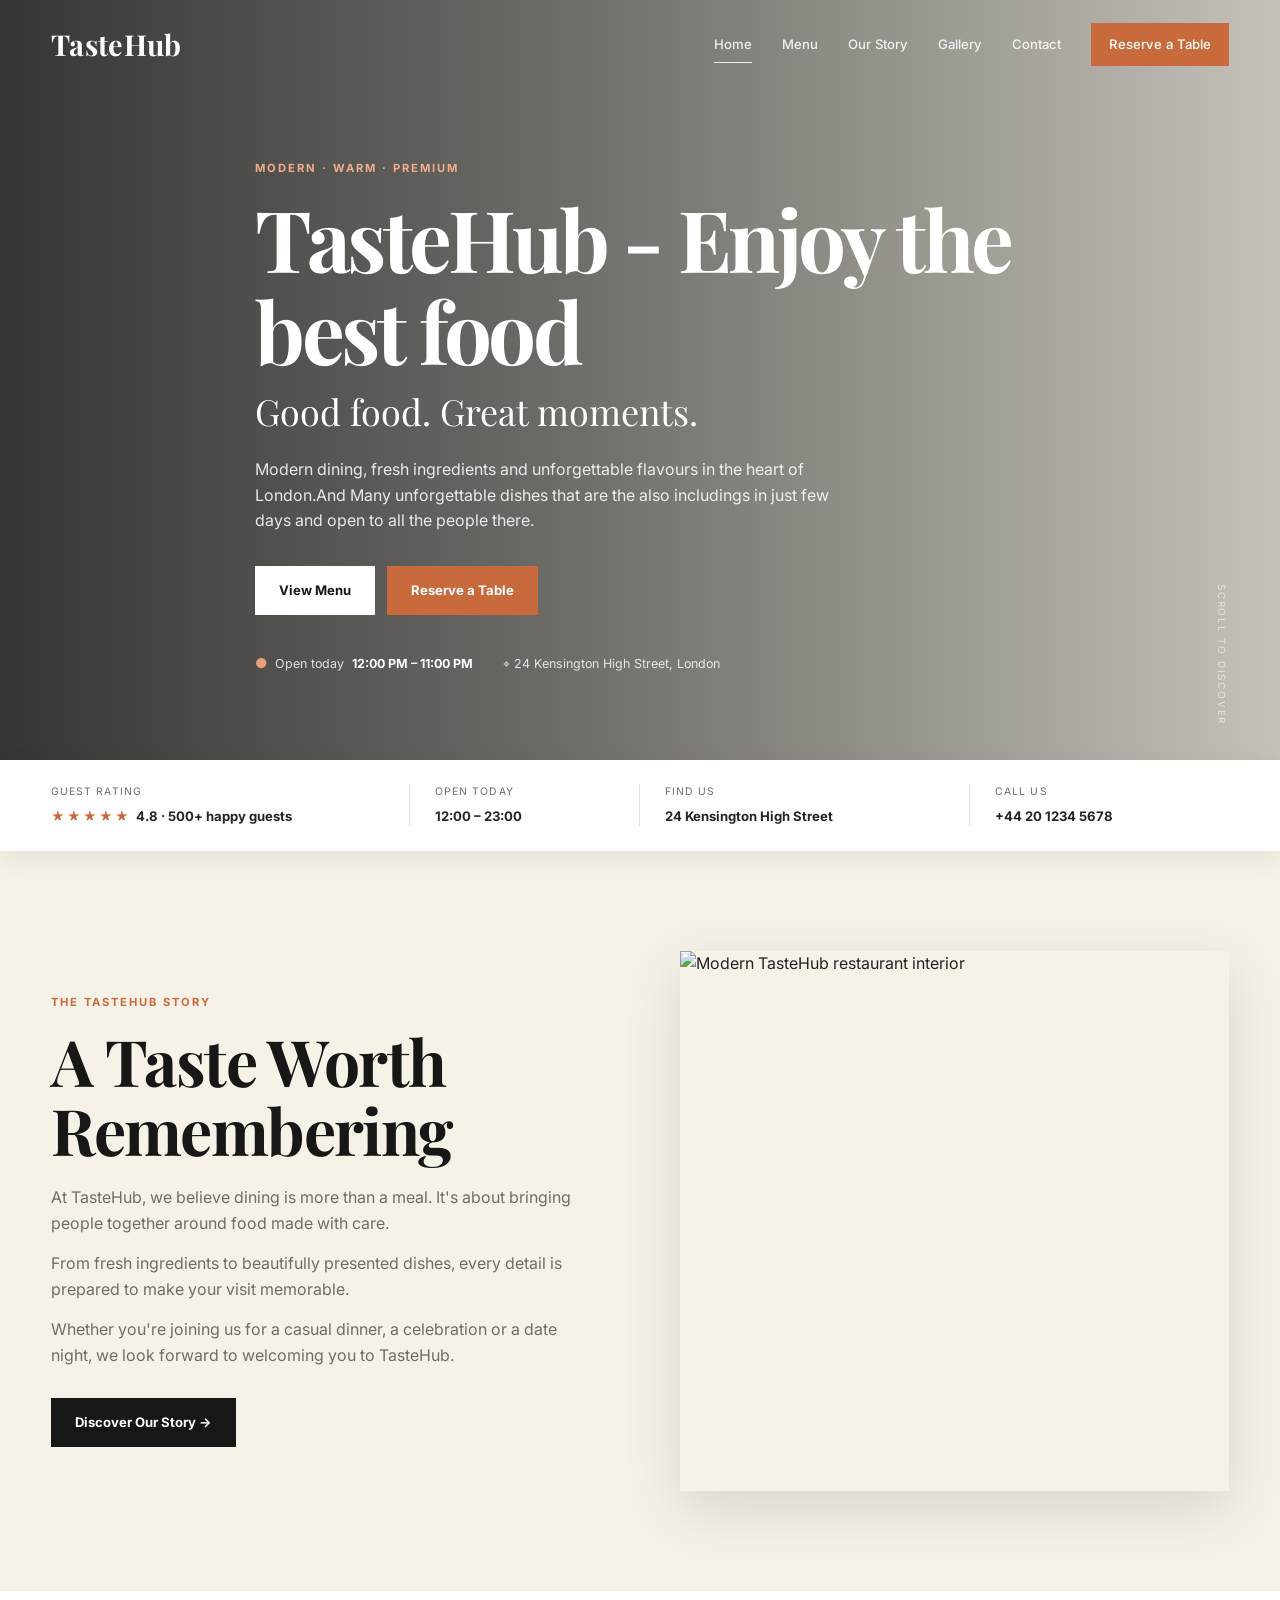
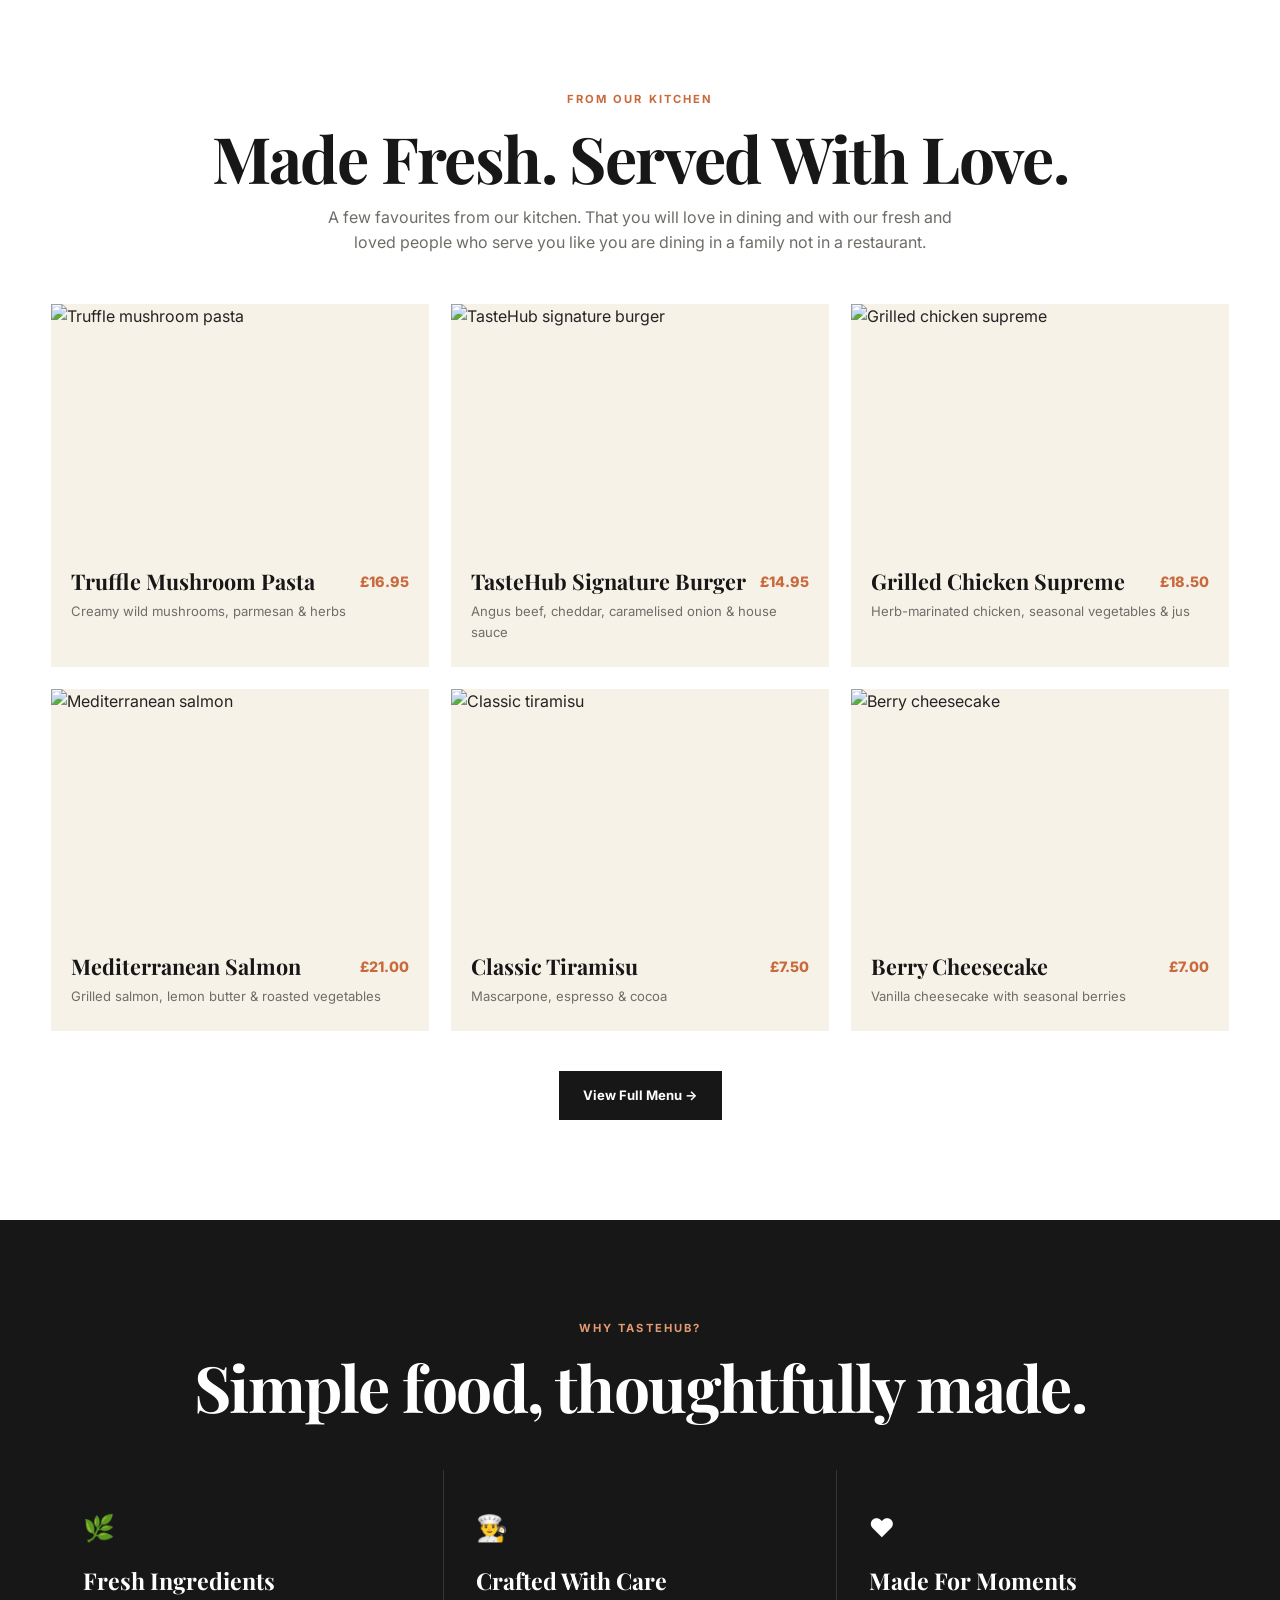
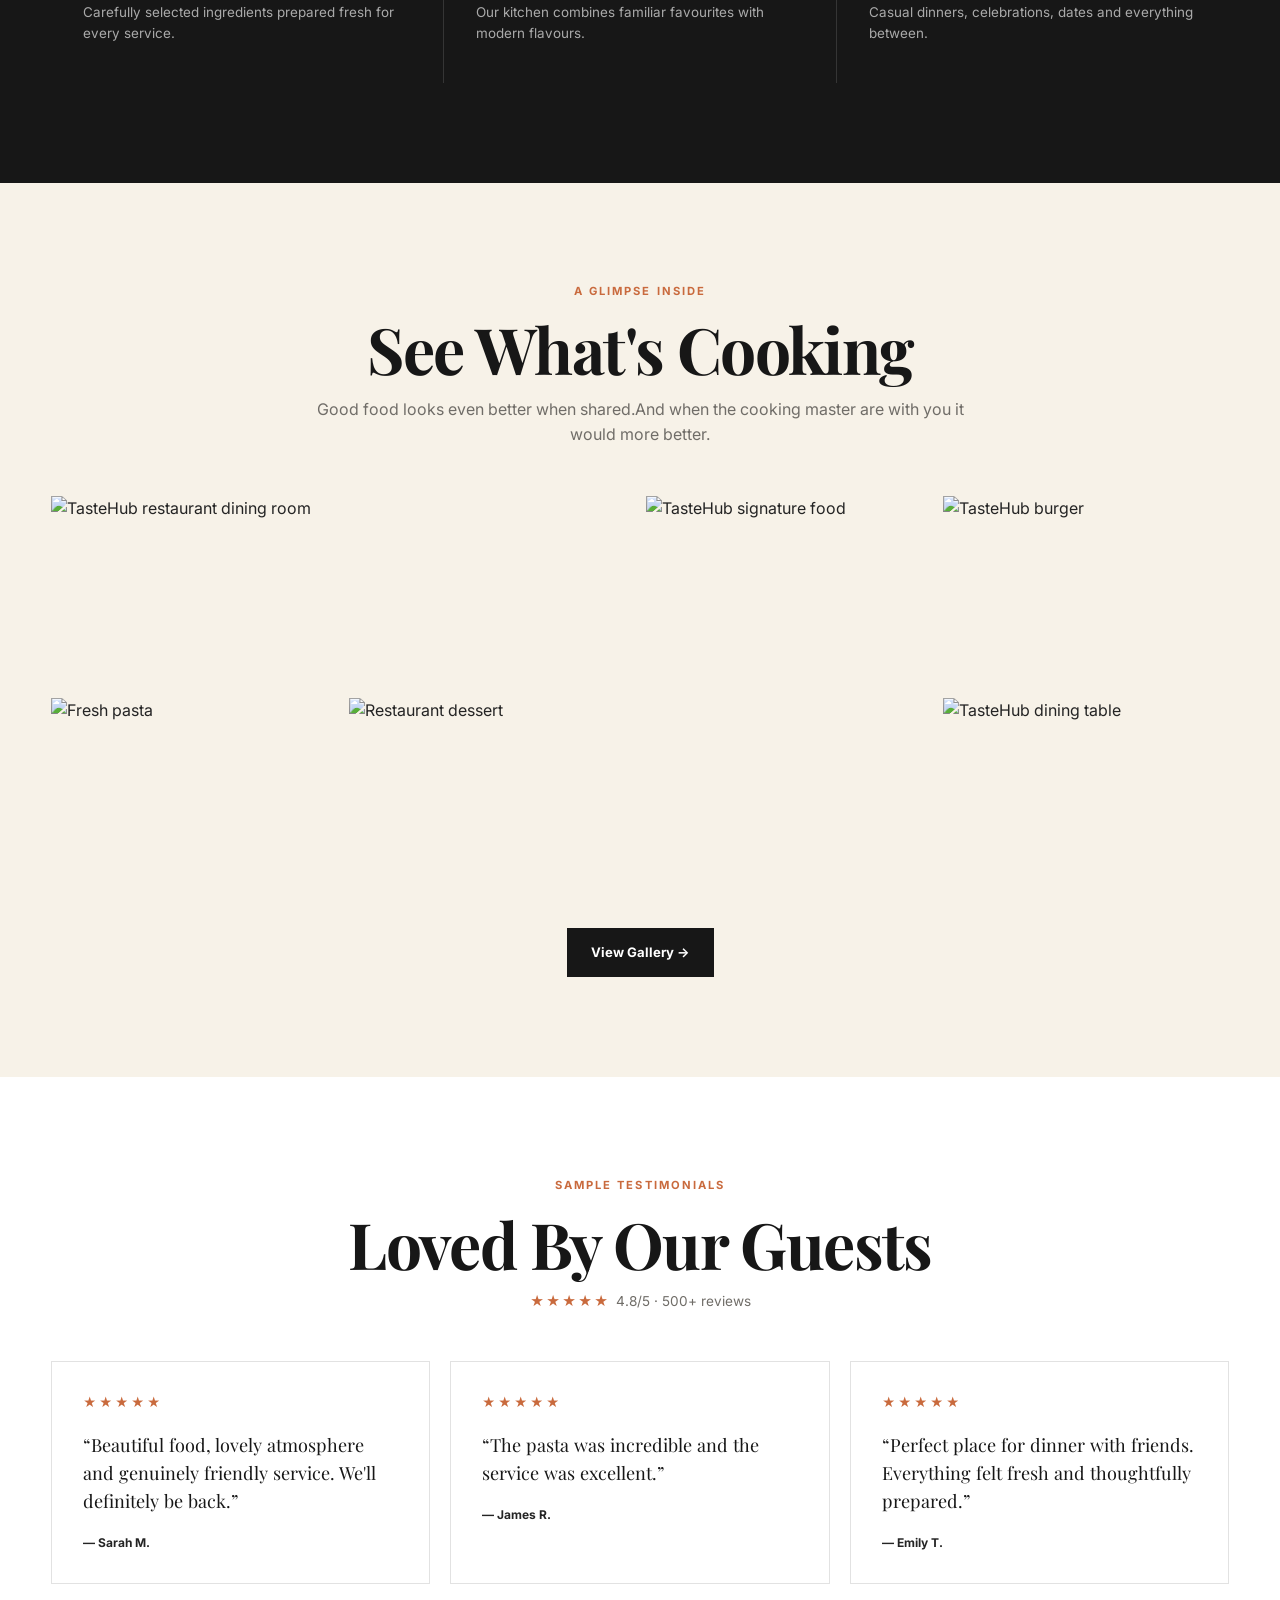
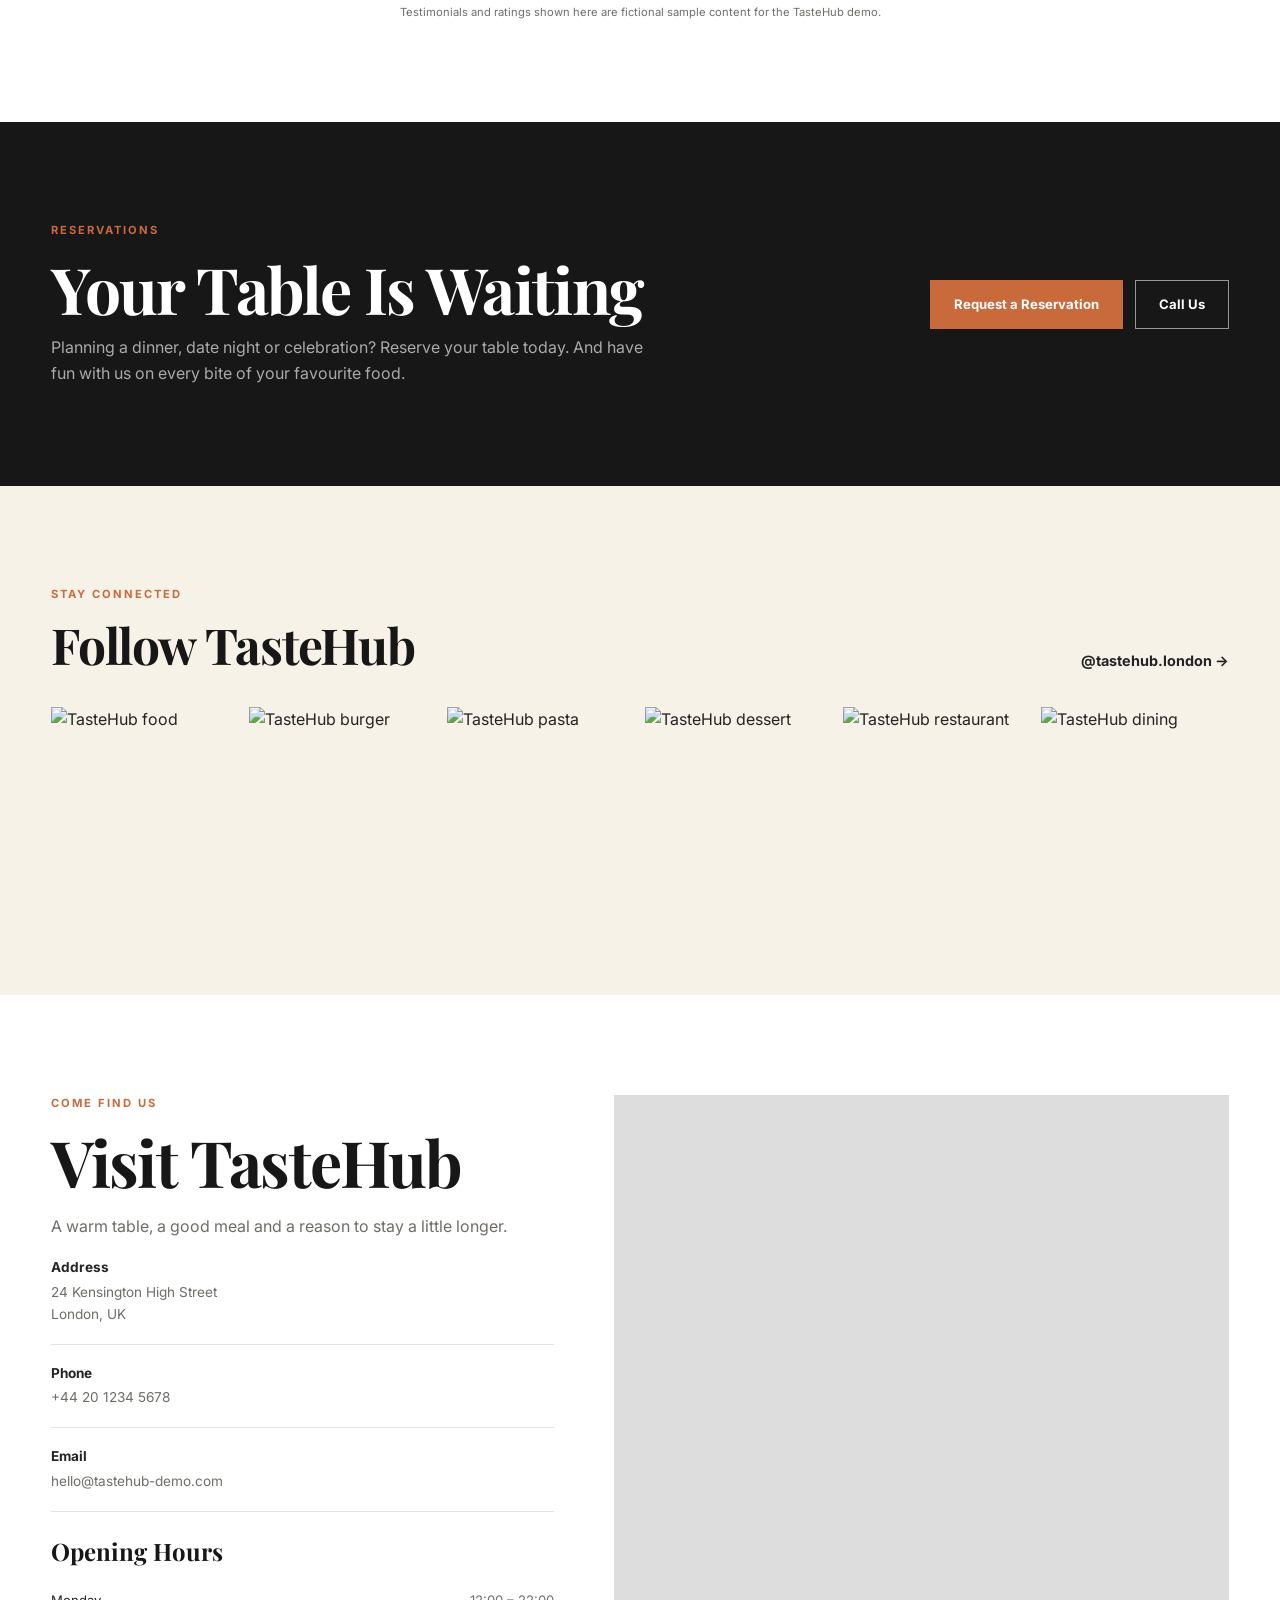
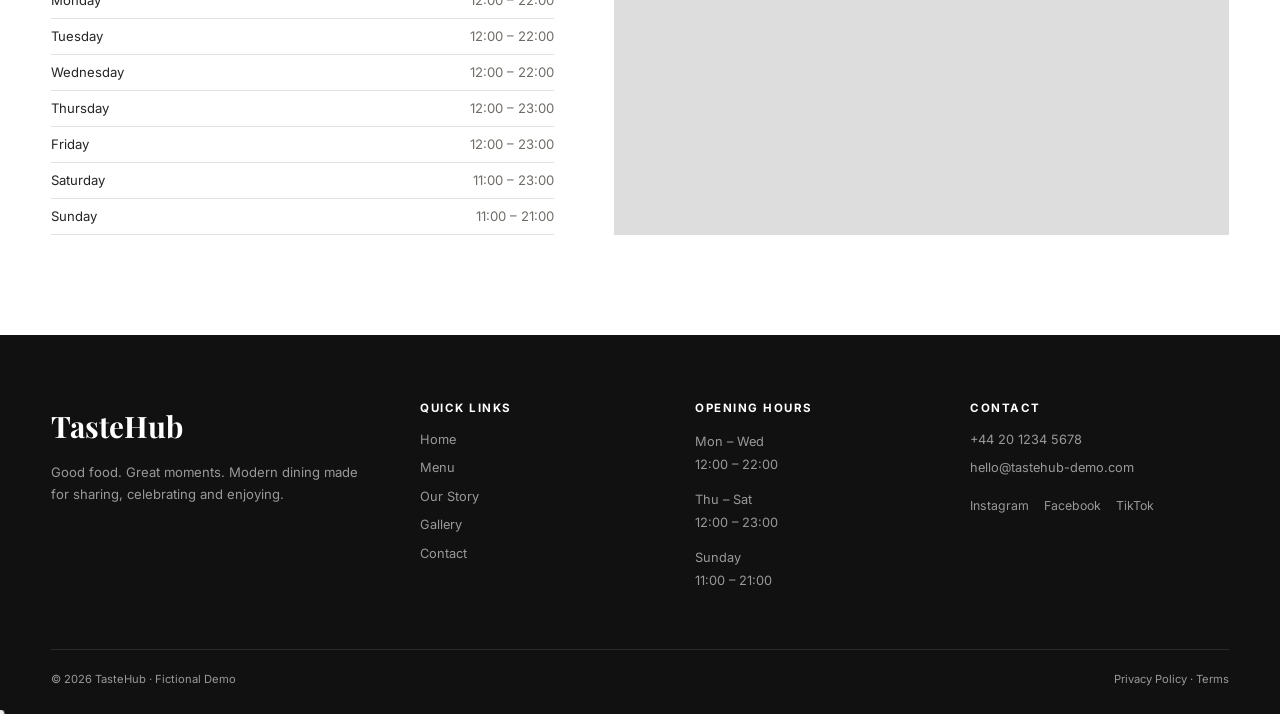
==== commit c2f5b458: "update on page seo" ====
--- a/index.html
+++ b/index.html
@@ -18,6 +18,8 @@
 
     <!-- CSS -->
     <link rel="stylesheet" href="css/style.css">
+
+<link rel="icon" type="image/avif" href="/images/story-quote.avif" />
 </head>
 
 <body>
@@ -100,7 +102,7 @@
         </p>
 
         <h1>
-            TasteHub
+            TasteHub - Enjoy the best food 
         </h1>
 
         <p class="hero-tagline">
@@ -109,7 +111,8 @@
 
         <p class="hero-description">
             Modern dining, fresh ingredients and unforgettable
-            flavours in the heart of London.
+            flavours in the heart of London.And Many unforgettable dishes that 
+            are the also includings in just few days and open to all the people there.
         </p>
 
 
@@ -278,6 +281,14 @@
 
             </p>
 
+            <p class="section-text">
+
+                Whether you're joining us for a casual dinner,
+                a celebration or a date night, we look forward
+                to welcoming you to TasteHub.
+
+            </p>
+
 
             <a href="our-story.html" class="btn btn-dark">
                 Discover Our Story →
@@ -325,7 +336,7 @@
             </h2>
 
             <p class="section-text">
-                A few favourites from our kitchen.
+                A few favourites from our kitchen. That you will love in dining and with our fresh and loved people who serve you like you are dining in a family not in a restaurant.
             </p>
 
         </div>
@@ -692,7 +703,8 @@
             </h2>
 
             <p class="section-text">
-                Good food looks even better when shared.
+                Good food looks even better when shared.And when the cooking master are with you it would more better.
+            
             </p>
 
         </div>
@@ -914,7 +926,7 @@
 
             <p>
                 Planning a dinner, date night or celebration?
-                Reserve your table today.
+                Reserve your table today. And have fun with us on every bite of your favourite food.
             </p>
 
         </div>
--- a/css/style.css
+++ b/css/style.css
@@ -417,7 +417,7 @@
 .hero h1 {
     color: var(--white);
 
-    font-size: clamp(4rem, 9vw, 7.5rem);
+    font-size: clamp(85px , 9vw, 84px);
 
     letter-spacing: -0.04em;
 
